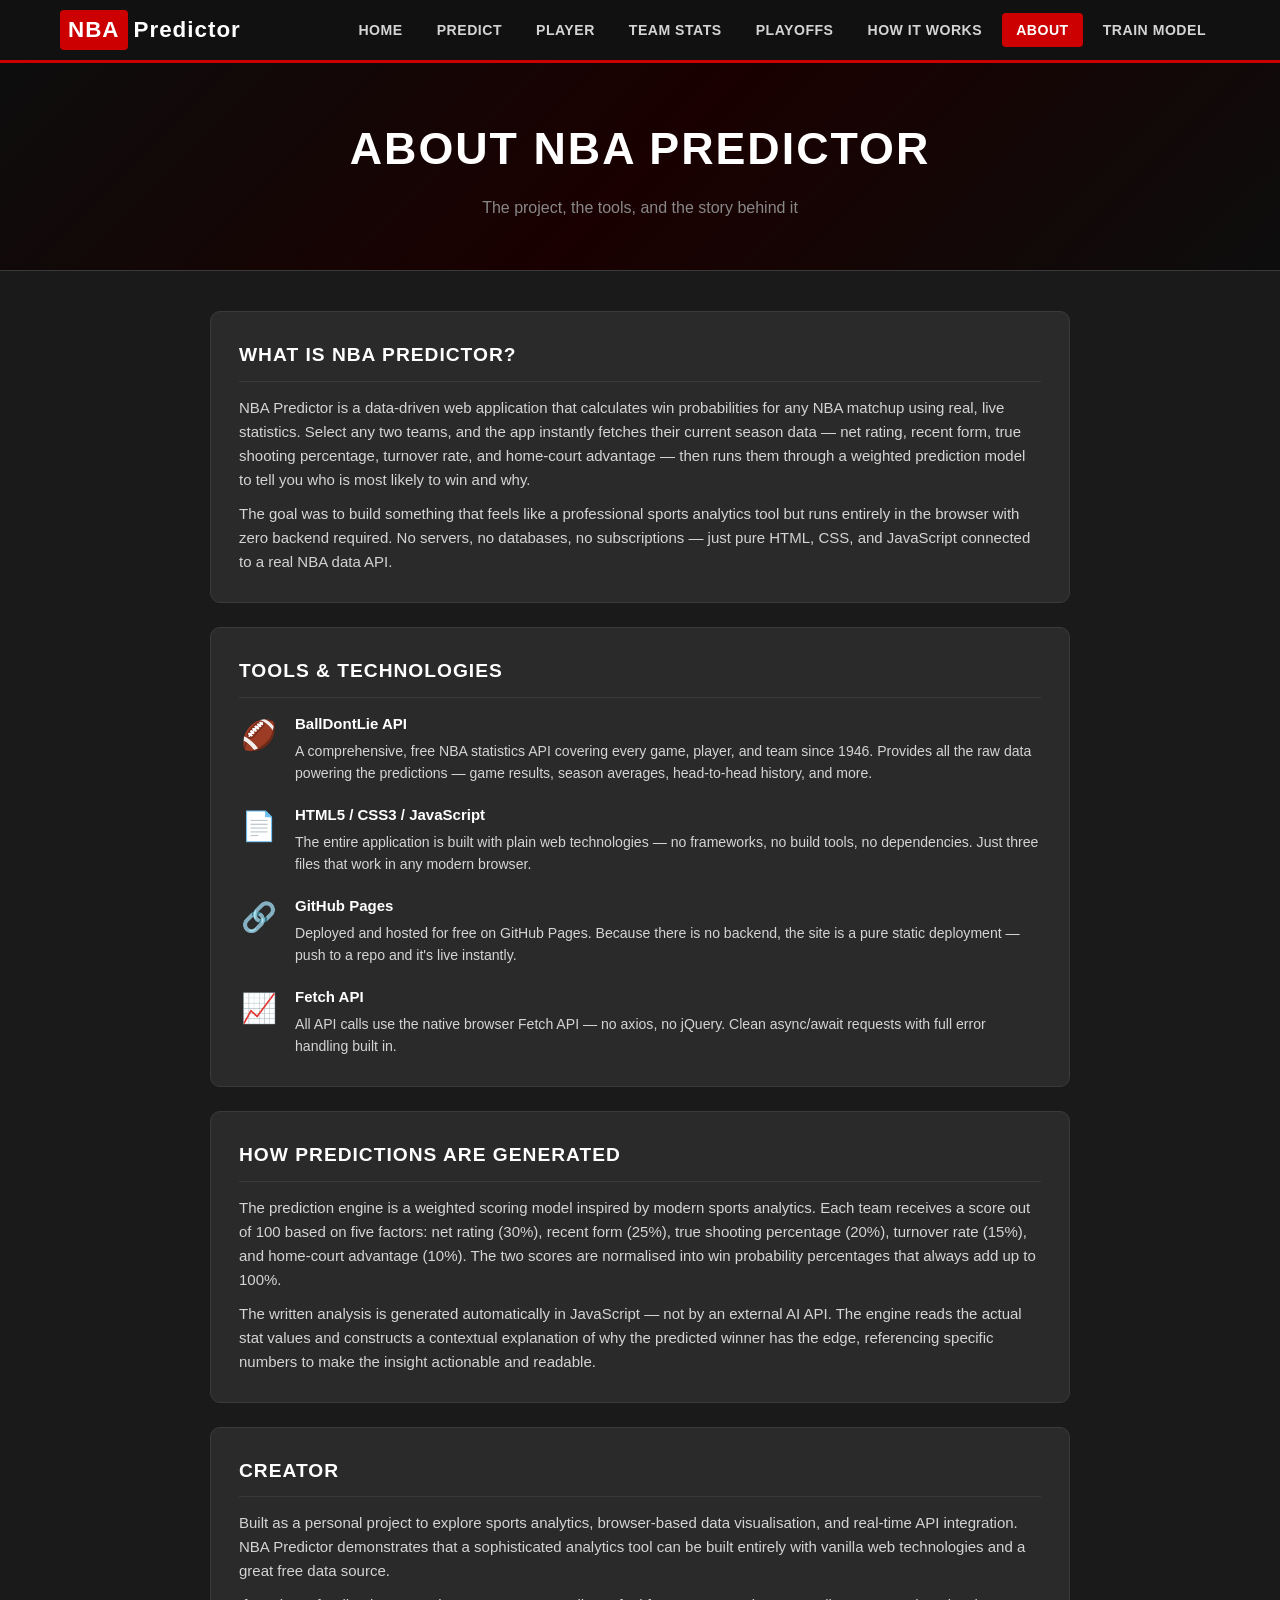
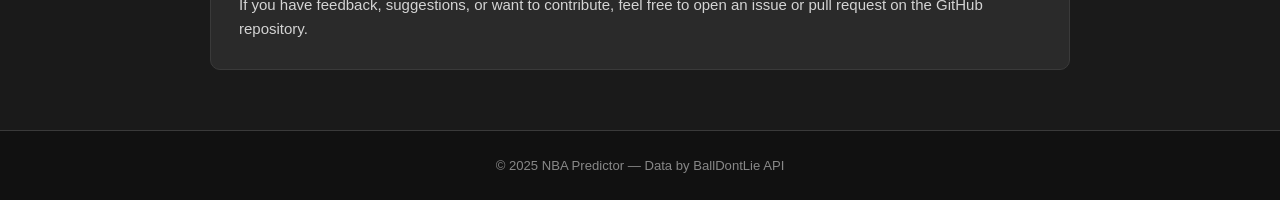
==== about.html @ 1875cdc4 "Add files via upload" ====
<!DOCTYPE html>
<html lang="en">
<head>
  <meta charset="UTF-8" />
  <meta name="viewport" content="width=device-width, initial-scale=1.0" />
  <title>About — NBA Predictor</title>
  <link rel="stylesheet" href="style.css" />
</head>
<body>

  <header class="site-header">
    <div class="header-inner">
      <div class="logo">
        <span class="logo-nba">NBA</span>
        <span class="logo-predictor">Predictor</span>
      </div>
      <nav class="main-nav">
        <a href="index.html" class="nav-link">Home</a>
        <a href="predict.html" class="nav-link">Predict</a>
        <a href="player.html" class="nav-link">Player</a>
        <a href="team-stats.html" class="nav-link">Team Stats</a>
        <a href="playoff.html" class="nav-link">Playoffs</a>
        <a href="how-it-works.html" class="nav-link">How It Works</a>
        <a href="about.html" class="nav-link active">About</a>
        <a href="train.html" class="nav-link">Train Model</a>
      </nav>
      <button class="nav-toggle" id="navToggle">&#9776;</button>
    </div>
  </header>

  <section class="page-hero">
    <h1>About NBA Predictor</h1>
    <p>The project, the tools, and the story behind it</p>
  </section>

  <section class="about-section">

    <div class="about-card card">
      <h2>What Is NBA Predictor?</h2>
      <p>NBA Predictor is a data-driven web application that calculates win probabilities for any NBA matchup using real, live statistics. Select any two teams, and the app instantly fetches their current season data — net rating, recent form, true shooting percentage, turnover rate, and home-court advantage — then runs them through a weighted prediction model to tell you who is most likely to win and why.</p>
      <p>The goal was to build something that feels like a professional sports analytics tool but runs entirely in the browser with zero backend required. No servers, no databases, no subscriptions — just pure HTML, CSS, and JavaScript connected to a real NBA data API.</p>
    </div>

    <div class="about-card card">
      <h2>Tools &amp; Technologies</h2>
      <div class="tools-grid">
        <div class="tool-item">
          <div class="tool-icon">&#127944;</div>
          <div>
            <strong>BallDontLie API</strong>
            <p>A comprehensive, free NBA statistics API covering every game, player, and team since 1946. Provides all the raw data powering the predictions — game results, season averages, head-to-head history, and more.</p>
          </div>
        </div>
        <div class="tool-item">
          <div class="tool-icon">&#128196;</div>
          <div>
            <strong>HTML5 / CSS3 / JavaScript</strong>
            <p>The entire application is built with plain web technologies — no frameworks, no build tools, no dependencies. Just three files that work in any modern browser.</p>
          </div>
        </div>
        <div class="tool-item">
          <div class="tool-icon">&#128279;</div>
          <div>
            <strong>GitHub Pages</strong>
            <p>Deployed and hosted for free on GitHub Pages. Because there is no backend, the site is a pure static deployment — push to a repo and it's live instantly.</p>
          </div>
        </div>
        <div class="tool-item">
          <div class="tool-icon">&#128200;</div>
          <div>
            <strong>Fetch API</strong>
            <p>All API calls use the native browser Fetch API — no axios, no jQuery. Clean async/await requests with full error handling built in.</p>
          </div>
        </div>
      </div>
    </div>

    <div class="about-card card">
      <h2>How Predictions Are Generated</h2>
      <p>The prediction engine is a weighted scoring model inspired by modern sports analytics. Each team receives a score out of 100 based on five factors: net rating (30%), recent form (25%), true shooting percentage (20%), turnover rate (15%), and home-court advantage (10%). The two scores are normalised into win probability percentages that always add up to 100%.</p>
      <p>The written analysis is generated automatically in JavaScript — not by an external AI API. The engine reads the actual stat values and constructs a contextual explanation of why the predicted winner has the edge, referencing specific numbers to make the insight actionable and readable.</p>
    </div>

    <div class="about-card card">
      <h2>Creator</h2>
      <p>Built as a personal project to explore sports analytics, browser-based data visualisation, and real-time API integration. NBA Predictor demonstrates that a sophisticated analytics tool can be built entirely with vanilla web technologies and a great free data source.</p>
      <p>If you have feedback, suggestions, or want to contribute, feel free to open an issue or pull request on the GitHub repository.</p>
    </div>

  </section>

  <footer class="site-footer">
    <p>&copy; 2025 NBA Predictor &mdash; Data by BallDontLie API</p>
  </footer>

  <script src="script.js"></script>
</body>
</html>
---- style.css ----
/* ── Reset & Base ── */
*, *::before, *::after { box-sizing: border-box; margin: 0; padding: 0; }

:root {
  --bg:        #1a1a1a;
  --card:      #2a2a2a;
  --card2:     #333333;
  --accent:    #cc0000;
  --accent2:   #ff2222;
  --white:     #ffffff;
  --text:      #d4d4d4;
  --muted:     #888888;
  --green:     #00c853;
  --yellow:    #ffd600;
  --red:       #cc0000;
  --border:    #3a3a3a;
  --font:      'Roboto', Arial, sans-serif;
}

html { scroll-behavior: smooth; }

body {
  background: var(--bg);
  color: var(--text);
  font-family: var(--font);
  font-size: 15px;
  line-height: 1.6;
  min-height: 100vh;
}

a { color: var(--accent); text-decoration: none; }
a:hover { color: var(--accent2); }

/* ── Header ── */
.site-header {
  background: #111111;
  border-bottom: 3px solid var(--accent);
  position: sticky;
  top: 0;
  z-index: 100;
}

.header-inner {
  max-width: 1200px;
  margin: 0 auto;
  padding: 0 20px;
  height: 60px;
  display: flex;
  align-items: center;
  justify-content: space-between;
}

.logo {
  display: flex;
  align-items: center;
  gap: 6px;
  font-weight: 900;
  font-size: 1.4rem;
  letter-spacing: 1px;
}
.logo-nba {
  background: var(--accent);
  color: var(--white);
  padding: 2px 8px;
  border-radius: 4px;
}
.logo-predictor { color: var(--white); }

.main-nav { display: flex; gap: 6px; }

.nav-link {
  color: var(--text);
  padding: 6px 14px;
  border-radius: 4px;
  font-weight: 600;
  font-size: 0.88rem;
  letter-spacing: 0.5px;
  text-transform: uppercase;
  transition: background 0.2s, color 0.2s;
}
.nav-link:hover, .nav-link.active {
  background: var(--accent);
  color: var(--white);
}

.nav-toggle {
  display: none;
  background: none;
  border: none;
  color: var(--white);
  font-size: 1.6rem;
  cursor: pointer;
}

/* ── Hero ── */
.hero {
  background: linear-gradient(135deg, #0d0d0d 0%, #1a0000 50%, #0d0d0d 100%);
  padding: 80px 20px;
  text-align: center;
  border-bottom: 1px solid var(--border);
}
.hero-title {
  font-size: clamp(2rem, 5vw, 3.5rem);
  font-weight: 900;
  color: var(--white);
  margin-bottom: 16px;
  text-transform: uppercase;
  letter-spacing: 2px;
}
.hero-sub {
  font-size: 1.1rem;
  color: var(--text);
  margin-bottom: 32px;
  max-width: 600px;
  margin-left: auto;
  margin-right: auto;
}
.btn-primary {
  display: inline-block;
  background: var(--accent);
  color: var(--white);
  padding: 14px 36px;
  border-radius: 6px;
  font-weight: 700;
  font-size: 1rem;
  letter-spacing: 1px;
  text-transform: uppercase;
  transition: background 0.2s, transform 0.15s;
}
.btn-primary:hover {
  background: var(--accent2);
  color: var(--white);
  transform: translateY(-2px);
}

/* ── Page Hero (inner pages) ── */
.page-hero, .predict-hero {
  background: linear-gradient(135deg, #0d0d0d 0%, #1a0000 50%, #0d0d0d 100%);
  padding: 50px 20px;
  text-align: center;
  border-bottom: 1px solid var(--border);
}
.page-hero h1, .predict-hero h1 {
  font-size: clamp(1.8rem, 4vw, 2.8rem);
  font-weight: 900;
  color: var(--white);
  text-transform: uppercase;
  letter-spacing: 2px;
  margin-bottom: 10px;
}
.page-hero p, .predict-hero p {
  color: var(--muted);
  font-size: 1rem;
}

/* ── Scoreboard Section ── */
.scoreboard-section {
  max-width: 1200px;
  margin: 40px auto;
  padding: 0 20px;
}

.section-header {
  display: flex;
  align-items: center;
  gap: 12px;
  margin-bottom: 24px;
}
.section-header h2 {
  font-size: 1.3rem;
  font-weight: 700;
  color: var(--white);
  text-transform: uppercase;
  letter-spacing: 1px;
}
.section-tag {
  background: var(--accent);
  color: var(--white);
  font-size: 0.7rem;
  font-weight: 800;
  padding: 3px 8px;
  border-radius: 3px;
  letter-spacing: 1px;
  animation: pulse 1.5s infinite;
}
@keyframes pulse {
  0%, 100% { opacity: 1; }
  50% { opacity: 0.5; }
}

.scoreboard-grid {
  display: grid;
  grid-template-columns: repeat(auto-fill, minmax(320px, 1fr));
  gap: 16px;
}

.game-card {
  background: var(--card);
  border: 1px solid var(--border);
  border-radius: 10px;
  padding: 20px;
  transition: transform 0.2s, border-color 0.2s;
}
.game-card:hover {
  transform: translateY(-3px);
  border-color: var(--accent);
}

.game-time {
  font-size: 0.75rem;
  color: var(--accent);
  font-weight: 700;
  text-transform: uppercase;
  letter-spacing: 1px;
  margin-bottom: 14px;
}

.game-teams {
  display: flex;
  align-items: center;
  justify-content: space-between;
  margin-bottom: 16px;
}

.team-block { text-align: center; flex: 1; }
.team-abbr {
  font-size: 1.5rem;
  font-weight: 900;
  color: var(--white);
  display: block;
}
.team-name-small {
  font-size: 0.72rem;
  color: var(--muted);
  display: block;
  margin-top: 2px;
}
.team-prob {
  font-size: 1.1rem;
  font-weight: 700;
  color: var(--accent);
  display: block;
  margin-top: 4px;
}

.at-badge {
  font-size: 0.9rem;
  color: var(--muted);
  font-weight: 700;
  padding: 0 10px;
}

.game-conf {
  text-align: center;
  margin-top: 6px;
}

/* ── Loader ── */
.loader-wrap {
  display: flex;
  flex-direction: column;
  align-items: center;
  justify-content: center;
  padding: 40px;
  color: var(--muted);
  gap: 12px;
  grid-column: 1 / -1;
}
.spinner {
  width: 40px;
  height: 40px;
  border: 4px solid var(--border);
  border-top-color: var(--accent);
  border-radius: 50%;
  animation: spin 0.8s linear infinite;
}
@keyframes spin { to { transform: rotate(360deg); } }

.hidden { display: none !important; }

/* ── Error ── */
.error-box {
  background: #2a0000;
  border: 1px solid var(--accent);
  border-radius: 8px;
  padding: 20px 24px;
  color: #ff8080;
  margin: 20px 0;
  font-weight: 500;
}

/* ── Predict Page ── */
.predict-section {
  max-width: 1000px;
  margin: 40px auto;
  padding: 0 20px;
}

.team-selectors {
  display: flex;
  align-items: center;
  gap: 20px;
  margin-bottom: 36px;
  flex-wrap: wrap;
}

.selector-card {
  flex: 1;
  min-width: 220px;
}
.selector-card label {
  display: block;
  font-size: 0.78rem;
  font-weight: 700;
  color: var(--accent);
  text-transform: uppercase;
  letter-spacing: 1px;
  margin-bottom: 8px;
}
.team-select {
  width: 100%;
  background: var(--card);
  border: 1px solid var(--border);
  color: var(--white);
  padding: 12px 16px;
  border-radius: 6px;
  font-size: 0.95rem;
  font-family: var(--font);
  cursor: pointer;
  transition: border-color 0.2s;
  appearance: none;
}
.team-select:focus {
  outline: none;
  border-color: var(--accent);
}

.vs-badge {
  font-size: 1.4rem;
  font-weight: 900;
  color: var(--accent);
  padding: 0 8px;
  margin-top: 24px;
}

/* ── Prediction Results ── */
.predict-results { margin-top: 10px; }

.winner-banner {
  background: linear-gradient(135deg, #1a0000, #2a0000);
  border: 2px solid var(--accent);
  border-radius: 10px;
  padding: 28px;
  text-align: center;
  margin-bottom: 24px;
}
.winner-banner h2 {
  font-size: clamp(1.4rem, 3vw, 2rem);
  font-weight: 900;
  color: var(--white);
  text-transform: uppercase;
  letter-spacing: 2px;
}
.winner-banner .win-pct {
  font-size: 3rem;
  font-weight: 900;
  color: var(--accent);
  display: block;
  margin: 8px 0;
}
.winner-banner .win-sub { color: var(--muted); font-size: 0.9rem; }

.prob-bars-wrap {
  display: grid;
  grid-template-columns: 1fr 1fr;
  gap: 16px;
  margin-bottom: 24px;
}

.prob-team {
  background: var(--card);
  border: 1px solid var(--border);
  border-radius: 10px;
  padding: 20px;
}
.prob-team .team-title {
  font-size: 1rem;
  font-weight: 700;
  color: var(--white);
  margin-bottom: 10px;
  text-transform: uppercase;
}
.prob-bar-track {
  background: var(--border);
  border-radius: 50px;
  height: 14px;
  overflow: hidden;
  margin-bottom: 6px;
}
.prob-bar-fill {
  height: 100%;
  border-radius: 50px;
  transition: width 1s cubic-bezier(0.4, 0, 0.2, 1);
  width: 0%;
}
.prob-pct {
  font-size: 1.5rem;
  font-weight: 900;
  color: var(--white);
}

.stats-grid {
  display: grid;
  grid-template-columns: 1fr 1fr;
  gap: 16px;
  margin-bottom: 24px;
}

.stat-card {
  background: var(--card);
  border: 1px solid var(--border);
  border-radius: 10px;
  padding: 20px;
}
.stat-card h3 {
  font-size: 0.82rem;
  font-weight: 700;
  color: var(--accent);
  text-transform: uppercase;
  letter-spacing: 1px;
  margin-bottom: 14px;
  border-bottom: 1px solid var(--border);
  padding-bottom: 10px;
}

/* Form dots */
.form-dots-wrap { display: flex; flex-direction: column; gap: 14px; }
.form-label {
  font-size: 0.82rem;
  font-weight: 700;
  color: var(--text);
  display: block;
  margin-bottom: 6px;
}
.form-dots { display: flex; gap: 6px; flex-wrap: wrap; }
.dot {
  width: 22px;
  height: 22px;
  border-radius: 50%;
  font-size: 0.6rem;
  font-weight: 700;
  display: flex;
  align-items: center;
  justify-content: center;
  color: var(--white);
}
.dot.win  { background: var(--green); }
.dot.loss { background: var(--red); }

/* H2H */
.h2h-record {
  display: flex;
  justify-content: space-around;
  align-items: center;
  padding: 10px 0;
}
.h2h-team { text-align: center; }
.h2h-wins {
  font-size: 2.2rem;
  font-weight: 900;
  color: var(--white);
  display: block;
}
.h2h-label {
  font-size: 0.75rem;
  color: var(--muted);
  text-transform: uppercase;
}
.h2h-dash {
  font-size: 1.5rem;
  color: var(--muted);
  font-weight: 700;
}

/* Top factors */
.factor-row {
  display: flex;
  align-items: center;
  gap: 10px;
  padding: 8px 0;
  border-bottom: 1px solid var(--border);
}
.factor-row:last-child { border-bottom: none; }
.factor-rank {
  background: var(--accent);
  color: var(--white);
  width: 24px;
  height: 24px;
  border-radius: 50%;
  font-size: 0.75rem;
  font-weight: 700;
  display: flex;
  align-items: center;
  justify-content: center;
  flex-shrink: 0;
}
.factor-name { font-size: 0.85rem; font-weight: 600; color: var(--text); flex: 1; }
.factor-val  { font-size: 0.85rem; font-weight: 700; color: var(--white); }

/* Predicted score */
.predicted-score {
  display: flex;
  justify-content: space-around;
  align-items: center;
  padding: 10px 0;
}
.score-team { text-align: center; }
.score-pts {
  font-size: 2.4rem;
  font-weight: 900;
  color: var(--white);
  display: block;
}
.score-abbr {
  font-size: 0.8rem;
  color: var(--muted);
  text-transform: uppercase;
}
.score-dash {
  font-size: 1.5rem;
  color: var(--muted);
  font-weight: 700;
}

/* Analysis */
.analysis-card {
  background: var(--card);
  border: 1px solid var(--border);
  border-left: 4px solid var(--accent);
  border-radius: 10px;
  padding: 24px;
  margin-bottom: 24px;
}
.analysis-card h3 {
  font-size: 0.82rem;
  font-weight: 700;
  color: var(--accent);
  text-transform: uppercase;
  letter-spacing: 1px;
  margin-bottom: 12px;
}
.analysis-card p {
  color: var(--text);
  line-height: 1.75;
  font-size: 0.96rem;
}

/* Confidence */
.confidence-badge-wrap { text-align: center; margin-bottom: 30px; }
.confidence-badge {
  display: inline-block;
  padding: 8px 28px;
  border-radius: 50px;
  font-size: 0.85rem;
  font-weight: 800;
  text-transform: uppercase;
  letter-spacing: 1.5px;
}
.confidence-badge.high   { background: #003300; color: var(--green); border: 1px solid var(--green); }
.confidence-badge.medium { background: #332200; color: var(--yellow); border: 1px solid var(--yellow); }
.confidence-badge.low    { background: #1a0000; color: #ff6666; border: 1px solid var(--accent); }

/* ── How It Works ── */
.hiw-section {
  max-width: 1000px;
  margin: 40px auto;
  padding: 0 20px;
  display: flex;
  flex-direction: column;
  gap: 24px;
}

.card {
  background: var(--card);
  border: 1px solid var(--border);
  border-radius: 10px;
  padding: 28px;
}
.card h2 {
  font-size: 1.2rem;
  font-weight: 800;
  color: var(--white);
  margin-bottom: 14px;
  text-transform: uppercase;
  letter-spacing: 1px;
}
.card p { color: var(--text); margin-bottom: 10px; }
.card p:last-child { margin-bottom: 0; }

.factors-grid {
  display: grid;
  grid-template-columns: repeat(auto-fill, minmax(280px, 1fr));
  gap: 16px;
}

.factor-card {
  background: var(--card);
  border: 1px solid var(--border);
  border-radius: 10px;
  padding: 22px;
  position: relative;
  transition: border-color 0.2s;
}
.factor-card:hover { border-color: var(--accent); }
.factor-card h3 {
  font-size: 1rem;
  font-weight: 800;
  color: var(--white);
  margin-bottom: 10px;
  margin-top: 10px;
}
.factor-card p { font-size: 0.88rem; color: var(--text); margin-bottom: 8px; }
.factor-weight {
  background: var(--accent);
  color: var(--white);
  font-size: 0.9rem;
  font-weight: 900;
  padding: 4px 12px;
  border-radius: 50px;
  display: inline-block;
  margin-bottom: 4px;
}

.confidence-list { display: flex; flex-direction: column; gap: 14px; }
.conf-item {
  display: flex;
  align-items: flex-start;
  gap: 14px;
  padding: 14px;
  border-radius: 8px;
  background: var(--card2);
}
.conf-dot {
  width: 16px;
  height: 16px;
  border-radius: 50%;
  flex-shrink: 0;
  margin-top: 3px;
}
.conf-item.high   .conf-dot { background: var(--green); }
.conf-item.medium .conf-dot { background: var(--yellow); }
.conf-item.low    .conf-dot { background: var(--accent); }
.conf-item strong { color: var(--white); display: block; margin-bottom: 4px; }

/* ── About ── */
.about-section {
  max-width: 900px;
  margin: 40px auto;
  padding: 0 20px;
  display: flex;
  flex-direction: column;
  gap: 24px;
}

.about-card h2 {
  font-size: 1.2rem;
  font-weight: 800;
  color: var(--white);
  margin-bottom: 14px;
  text-transform: uppercase;
  letter-spacing: 1px;
  border-bottom: 1px solid var(--border);
  padding-bottom: 10px;
}

.tools-grid {
  display: flex;
  flex-direction: column;
  gap: 18px;
  margin-top: 8px;
}
.tool-item {
  display: flex;
  gap: 16px;
  align-items: flex-start;
}
.tool-icon {
  font-size: 1.8rem;
  flex-shrink: 0;
  width: 40px;
  text-align: center;
}
.tool-item strong { color: var(--white); display: block; margin-bottom: 4px; }
.tool-item p { font-size: 0.88rem; color: var(--text); margin: 0; }

/* ── Footer ── */
.site-footer {
  background: #111111;
  border-top: 1px solid var(--border);
  text-align: center;
  padding: 24px 20px;
  color: var(--muted);
  font-size: 0.82rem;
  margin-top: 60px;
}

/* ── Confidence badge colors on scoreboard ── */
.badge {
  display: inline-block;
  font-size: 0.7rem;
  font-weight: 800;
  padding: 3px 10px;
  border-radius: 50px;
  text-transform: uppercase;
  letter-spacing: 1px;
}
.badge.high   { background: #003300; color: var(--green); }
.badge.medium { background: #332200; color: var(--yellow); }
.badge.low    { background: #1a0000; color: #ff6666; }

/* ── Mobile ── */
@media (max-width: 768px) {
  .main-nav { display: none; flex-direction: column; position: absolute; top: 60px; left: 0; right: 0; background: #111; border-bottom: 2px solid var(--accent); padding: 10px; }
  .main-nav.open { display: flex; }
  .nav-toggle { display: block; }
  .site-header { position: relative; }
  .header-inner { position: relative; }

  .prob-bars-wrap, .stats-grid { grid-template-columns: 1fr; }
  .team-selectors { flex-direction: column; }
  .vs-badge { margin-top: 0; }

  .hero { padding: 50px 20px; }
  .scoreboard-grid { grid-template-columns: 1fr; }
}

@media (max-width: 480px) {
  .factors-grid { grid-template-columns: 1fr; }
  .stats-grid   { grid-template-columns: 1fr; }
}

/* ── Train Model Page ── */
.train-section {
  max-width: 1100px;
  margin: 40px auto;
  padding: 0 20px;
}

.train-grid {
  display: grid;
  grid-template-columns: 1fr 1fr;
  gap: 24px;
}

.train-card h2 {
  font-size: 1.1rem;
  font-weight: 800;
  color: var(--white);
  text-transform: uppercase;
  letter-spacing: 1px;
  margin-bottom: 20px;
  padding-bottom: 12px;
  border-bottom: 1px solid var(--border);
}

/* Form inputs */
.game-form { display: flex; flex-direction: column; gap: 14px; }

.form-row {
  display: grid;
  grid-template-columns: 1fr 1fr;
  gap: 14px;
}
.form-group { display: flex; flex-direction: column; gap: 6px; }
.form-group.full-width { grid-column: 1 / -1; }

.form-group label {
  font-size: 0.75rem;
  font-weight: 700;
  color: var(--accent);
  text-transform: uppercase;
  letter-spacing: 1px;
}

.score-input {
  background: var(--card2);
  border: 1px solid var(--border);
  color: var(--white);
  padding: 10px 14px;
  border-radius: 6px;
  font-size: 0.95rem;
  font-family: var(--font);
  width: 100%;
  transition: border-color 0.2s;
}
.score-input:focus {
  outline: none;
  border-color: var(--accent);
}
.score-input[type="date"]::-webkit-calendar-picker-indicator {
  filter: invert(0.7);
}

.btn-block { width: 100%; margin-top: 4px; }

.form-error {
  background: #2a0000;
  border: 1px solid var(--accent);
  border-radius: 6px;
  padding: 10px 14px;
  color: #ff8080;
  font-size: 0.85rem;
}

.form-success {
  background: #002200;
  border: 1px solid var(--green);
  border-radius: 6px;
  padding: 10px 14px;
  color: var(--green);
  font-size: 0.85rem;
}

/* Bulk import */
.bulk-hint {
  color: var(--muted);
  font-size: 0.82rem;
  margin-bottom: 6px;
}
.bulk-format {
  display: block;
  background: var(--card2);
  border: 1px solid var(--border);
  border-radius: 5px;
  padding: 8px 12px;
  font-size: 0.78rem;
  color: #88cc88;
  font-family: 'Courier New', monospace;
  word-break: break-all;
}
.bulk-textarea {
  width: 100%;
  height: 160px;
  background: var(--card2);
  border: 1px solid var(--border);
  color: var(--white);
  padding: 12px 14px;
  border-radius: 6px;
  font-family: 'Courier New', monospace;
  font-size: 0.82rem;
  resize: vertical;
  margin-top: 12px;
  transition: border-color 0.2s;
}
.bulk-textarea:focus {
  outline: none;
  border-color: var(--accent);
}
.bulk-textarea::placeholder { color: var(--muted); }

/* Training summary banner */
.training-summary {
  display: flex;
  align-items: flex-start;
  gap: 18px;
  background: linear-gradient(135deg, #002200, #001a00);
  border: 1px solid var(--green);
  border-left: 5px solid var(--green);
  border-radius: 10px;
  padding: 22px 26px;
  margin-bottom: 28px;
  animation: fadeIn 0.4s ease;
}
@keyframes fadeIn { from { opacity: 0; transform: translateY(-8px); } to { opacity: 1; transform: none; } }
.summary-icon { font-size: 2rem; flex-shrink: 0; margin-top: 2px; }
.summary-content h3 {
  font-size: 1rem;
  font-weight: 800;
  color: var(--green);
  text-transform: uppercase;
  letter-spacing: 1px;
  margin-bottom: 8px;
}
.summary-content p { color: #88dd88; font-size: 0.92rem; line-height: 1.6; margin: 0; }

/* Table */
.table-header {
  display: flex;
  align-items: center;
  justify-content: space-between;
  margin-bottom: 18px;
  flex-wrap: wrap;
  gap: 10px;
}
.table-header h2 {
  font-size: 1.1rem;
  font-weight: 800;
  color: var(--white);
  text-transform: uppercase;
  letter-spacing: 1px;
  margin: 0;
  display: flex;
  align-items: center;
  gap: 10px;
}
.game-count-badge {
  background: var(--accent);
  color: var(--white);
  font-size: 0.75rem;
  font-weight: 800;
  padding: 2px 10px;
  border-radius: 50px;
}

.btn-danger {
  background: transparent;
  border: 1px solid var(--accent);
  color: var(--accent);
  padding: 7px 18px;
  border-radius: 6px;
  font-size: 0.8rem;
  font-weight: 700;
  text-transform: uppercase;
  letter-spacing: 0.5px;
  cursor: pointer;
  transition: background 0.2s, color 0.2s;
  font-family: var(--font);
}
.btn-danger:hover { background: var(--accent); color: var(--white); }

.no-games-msg {
  color: var(--muted);
  text-align: center;
  padding: 30px;
  font-size: 0.9rem;
}

.table-responsive { overflow-x: auto; }

.games-table {
  width: 100%;
  border-collapse: collapse;
  font-size: 0.88rem;
}
.games-table th {
  text-align: left;
  padding: 10px 14px;
  font-size: 0.72rem;
  font-weight: 700;
  text-transform: uppercase;
  letter-spacing: 1px;
  color: var(--accent);
  border-bottom: 2px solid var(--border);
  white-space: nowrap;
}
.games-table td {
  padding: 10px 14px;
  border-bottom: 1px solid var(--border);
  color: var(--text);
  white-space: nowrap;
}
.games-table tbody tr:hover { background: rgba(255,255,255,0.03); }
.games-table tbody tr:last-child td { border-bottom: none; }

.winner-cell { color: var(--white); font-weight: 700; }
.margin-cell { color: var(--accent); font-weight: 700; }

.btn-delete {
  background: transparent;
  border: 1px solid #444;
  color: var(--muted);
  padding: 4px 10px;
  border-radius: 4px;
  font-size: 0.75rem;
  cursor: pointer;
  transition: border-color 0.2s, color 0.2s;
  font-family: var(--font);
}
.btn-delete:hover { border-color: var(--accent); color: var(--accent); }

/* Weights indicator on predict page */
.weights-info {
  background: #001a00;
  border: 1px solid #224422;
  border-radius: 8px;
  padding: 12px 18px;
  margin-bottom: 20px;
  font-size: 0.8rem;
  color: #88dd88;
  display: flex;
  align-items: center;
  gap: 10px;
}
.weights-info strong { color: var(--green); }

/* ── Auto Import Card ── */
.auto-import-card {
  margin-bottom: 24px;
  border-color: #3a2200;
}
.auto-import-header {
  display: flex;
  align-items: center;
  justify-content: space-between;
  gap: 24px;
  flex-wrap: wrap;
}
.auto-import-info h2 {
  font-size: 1.1rem;
  font-weight: 800;
  color: var(--white);
  text-transform: uppercase;
  letter-spacing: 1px;
  margin-bottom: 6px;
}
.auto-import-info p {
  color: var(--muted);
  font-size: 0.88rem;
  margin: 0;
  max-width: 560px;
}

.btn-auto-import {
  background: linear-gradient(135deg, #cc0000, #990000);
  border: none;
  color: var(--white);
  padding: 14px 28px;
  border-radius: 6px;
  font-size: 0.92rem;
  font-weight: 800;
  text-transform: uppercase;
  letter-spacing: 1px;
  cursor: pointer;
  font-family: var(--font);
  white-space: nowrap;
  transition: opacity 0.2s, transform 0.15s;
  flex-shrink: 0;
}
.btn-auto-import:hover:not(:disabled) {
  opacity: 0.88;
  transform: translateY(-2px);
}
.btn-auto-import:disabled {
  opacity: 0.5;
  cursor: not-allowed;
  transform: none;
}

/* Progress bar */
.auto-progress {
  margin-top: 22px;
  padding-top: 20px;
  border-top: 1px solid var(--border);
}
.progress-header {
  display: flex;
  justify-content: space-between;
  align-items: center;
  margin-bottom: 10px;
}
.progress-header span:first-child {
  font-size: 0.88rem;
  font-weight: 600;
  color: var(--text);
}
#progressPct {
  font-size: 0.88rem;
  font-weight: 800;
  color: var(--accent);
}
.progress-track {
  background: var(--border);
  border-radius: 50px;
  height: 10px;
  overflow: hidden;
}
.progress-fill {
  height: 100%;
  background: linear-gradient(90deg, #cc0000, #ff4444);
  border-radius: 50px;
  width: 0%;
  transition: width 0.35s ease;
  position: relative;
  overflow: hidden;
}
.progress-fill::after {
  content: '';
  position: absolute;
  top: 0; left: -100%; right: 0; bottom: 0;
  background: linear-gradient(90deg, transparent, rgba(255,255,255,0.25), transparent);
  animation: shimmer 1.2s infinite;
}
@keyframes shimmer {
  to { left: 100%; }
}
.progress-detail {
  font-size: 0.78rem;
  color: var(--muted);
  margin-top: 8px;
  min-height: 1.2em;
}

/* Auto Import Result */
.ai-result {
  margin-top: 22px;
  padding-top: 20px;
  border-top: 1px solid var(--border);
}
.ai-result h3 {
  font-size: 1rem;
  font-weight: 800;
  color: var(--green);
  text-transform: uppercase;
  letter-spacing: 1px;
  margin-bottom: 16px;
}
.ai-stats-grid {
  display: grid;
  grid-template-columns: repeat(auto-fill, minmax(160px, 1fr));
  gap: 12px;
  margin-bottom: 20px;
}
.ai-stat {
  background: var(--card2);
  border: 1px solid var(--border);
  border-radius: 8px;
  padding: 14px 16px;
  text-align: center;
}
.ai-stat-val {
  display: block;
  font-size: 1.6rem;
  font-weight: 900;
  color: var(--white);
  line-height: 1.1;
}
.ai-stat-label {
  display: block;
  font-size: 0.72rem;
  color: var(--muted);
  text-transform: uppercase;
  letter-spacing: 0.8px;
  margin-top: 4px;
}

.ai-weights {
  background: var(--card2);
  border: 1px solid var(--border);
  border-radius: 8px;
  padding: 18px 20px;
}
.ai-weights h4 {
  font-size: 0.78rem;
  font-weight: 700;
  color: var(--accent);
  text-transform: uppercase;
  letter-spacing: 1px;
  margin-bottom: 14px;
}
.weights-bar-list { display: flex; flex-direction: column; gap: 10px; }
.wb-row {
  display: flex;
  align-items: center;
  gap: 12px;
}
.wb-label {
  font-size: 0.82rem;
  color: var(--text);
  width: 130px;
  flex-shrink: 0;
}
.wb-track {
  flex: 1;
  background: var(--border);
  border-radius: 50px;
  height: 8px;
  overflow: hidden;
}
.wb-fill {
  height: 100%;
  background: var(--accent);
  border-radius: 50px;
  transition: width 0.8s cubic-bezier(0.4,0,0.2,1);
}
.wb-val {
  font-size: 0.82rem;
  font-weight: 800;
  color: var(--white);
  width: 36px;
  text-align: right;
  flex-shrink: 0;
}

/* ── Bulk Preview ── */
.bulk-example {
  display: block;
  white-space: pre;
  line-height: 1.7;
  margin-top: 6px;
}

.preview-header {
  display: flex;
  flex-direction: column;
  gap: 6px;
  margin-bottom: 4px;
}
.preview-header h2 {
  font-size: 1.1rem;
  font-weight: 800;
  color: var(--white);
  text-transform: uppercase;
  letter-spacing: 1px;
  margin: 0;
  display: flex;
  align-items: center;
  gap: 10px;
}

.preview-row-error td { background: rgba(204,0,0,0.08); }
.preview-row-warn  td { background: rgba(255,214,0,0.05); }

.unmatched-name {
  color: var(--yellow);
  font-style: italic;
}

.preview-badge {
  display: inline-block;
  font-size: 0.68rem;
  font-weight: 800;
  padding: 2px 8px;
  border-radius: 50px;
  text-transform: uppercase;
  letter-spacing: 0.8px;
  white-space: nowrap;
}
.preview-badge.ok    { background: #002200; color: var(--green); border: 1px solid var(--green); }
.preview-badge.warn  { background: #332200; color: var(--yellow); border: 1px solid var(--yellow); }
.preview-badge.error { background: #2a0000; color: #ff8080; border: 1px solid var(--accent); }

.preview-warnings {
  background: #1e1800;
  border: 1px solid #554400;
  border-radius: 8px;
  padding: 14px 18px;
  margin-top: 16px;
  font-size: 0.82rem;
}
.warn-item {
  color: #ccaa44;
  padding: 4px 0;
  border-bottom: 1px solid #332200;
}
.warn-item:last-child { border-bottom: none; }

.preview-actions {
  display: flex;
  gap: 12px;
  margin-top: 20px;
  flex-wrap: wrap;
}
.preview-actions .btn-primary { flex: 1; min-width: 180px; }
.preview-actions .btn-primary:disabled {
  opacity: 0.4;
  cursor: not-allowed;
  transform: none;
}

@media (max-width: 768px) {
  .train-grid { grid-template-columns: 1fr; }
  .form-row   { grid-template-columns: 1fr; }
  .bulk-example { white-space: pre-wrap; }
}

/* ════════════════════════════════════════
   PLAYER PREDICTOR PAGE
════════════════════════════════════════ */
.player-section {
  max-width: 920px;
  margin: 40px auto;
  padding: 0 20px;
}
.player-search-card { margin-bottom: 24px; }
.player-inputs {
  display: grid;
  grid-template-columns: 1fr 1fr 1fr;
  gap: 16px;
}

/* Search dropdown */
.search-input-wrap { position: relative; }
.search-dropdown {
  position: absolute;
  top: 100%;
  left: 0; right: 0;
  background: #1e1e1e;
  border: 1px solid var(--border);
  border-top: none;
  border-radius: 0 0 8px 8px;
  z-index: 300;
  max-height: 260px;
  overflow-y: auto;
  box-shadow: 0 8px 24px rgba(0,0,0,0.5);
}
.dropdown-item {
  padding: 10px 14px;
  cursor: pointer;
  font-size: 0.88rem;
  color: var(--text);
  border-bottom: 1px solid var(--border);
  transition: background 0.12s, color 0.12s;
}
.dropdown-item:last-child { border-bottom: none; }
.dropdown-item:hover { background: var(--accent); color: var(--white); }
.dropdown-loading, .dropdown-empty {
  padding: 12px 14px;
  font-size: 0.85rem;
  color: var(--muted);
  text-align: center;
}

/* Player header card */
.player-header-card {
  display: flex;
  align-items: center;
  justify-content: space-between;
  gap: 24px;
  flex-wrap: wrap;
  margin-bottom: 24px;
}
.player-identity {
  display: flex;
  align-items: center;
  gap: 16px;
  flex: 1;
}
.player-initials {
  width: 64px; height: 64px;
  border-radius: 50%;
  background: var(--accent);
  color: var(--white);
  font-size: 1.5rem;
  font-weight: 900;
  display: flex;
  align-items: center;
  justify-content: center;
  flex-shrink: 0;
  letter-spacing: 1px;
}
.player-name-display {
  font-size: clamp(1.1rem, 2.5vw, 1.6rem);
  font-weight: 900;
  color: var(--white);
  text-transform: uppercase;
  letter-spacing: 1px;
  margin: 0;
}
.player-meta-line {
  font-size: 0.83rem;
  color: var(--muted);
  margin-top: 4px;
}

/* Prediction hero box */
.prediction-hero {
  text-align: center;
  padding: 18px 28px;
  background: linear-gradient(135deg, #1a0000, #2a0000);
  border: 1px solid var(--accent);
  border-radius: 10px;
  flex-shrink: 0;
}
.pred-label {
  font-size: 0.7rem;
  font-weight: 700;
  color: var(--accent);
  text-transform: uppercase;
  letter-spacing: 1.5px;
  margin-bottom: 6px;
}
.pred-number {
  font-size: 3.8rem;
  font-weight: 900;
  color: var(--white);
  line-height: 1;
}
.pred-range {
  font-size: 0.88rem;
  color: var(--text);
  margin: 6px 0 10px;
}

.player-stats-grid {
  display: grid;
  grid-template-columns: 1fr 1fr;
  gap: 16px;
  margin-bottom: 24px;
}
.green-val { color: var(--green) !important; }
.red-val   { color: #ff6666 !important; }

/* Canvas chart */
.chart-card { margin-bottom: 24px; }
.chart-card h3 {
  font-size: 0.82rem; font-weight: 700;
  color: var(--accent); text-transform: uppercase;
  letter-spacing: 1px; margin-bottom: 14px;
  border-bottom: 1px solid var(--border); padding-bottom: 10px;
}
.canvas-wrap { width: 100%; overflow: hidden; }
.score-canvas { width: 100%; height: 200px; display: block; }
.chart-legend {
  display: flex; gap: 20px; margin-top: 12px;
  flex-wrap: wrap;
}
.cl-item {
  display: flex; align-items: center;
  gap: 6px; font-size: 0.78rem; color: var(--muted);
}
.cl-swatch {
  width: 12px; height: 12px;
  border-radius: 2px; display: inline-block; flex-shrink: 0;
}
.cl-line {
  width: 20px; height: 0;
  border-top: 2px dashed var(--yellow);
  display: inline-block; flex-shrink: 0;
}

/* ════════════════════════════════════════
   TEAM STATS PAGE
════════════════════════════════════════ */
.team-stats-section {
  max-width: 1200px;
  margin: 40px auto;
  padding: 0 20px;
}
.ts-controls {
  display: flex; align-items: center;
  justify-content: space-between;
  gap: 16px; margin-bottom: 24px; flex-wrap: wrap;
}
.ts-search { max-width: 280px; }
.ts-legend { display: flex; gap: 16px; flex-wrap: wrap; }
.ts-leg-item { font-size: 0.78rem; font-weight: 700; }
.ts-playoff { color: var(--green); }
.ts-playin  { color: var(--yellow); }
.ts-lottery { color: #888; }
.ts-refresh { padding: 8px 16px; font-size: 0.82rem; flex-shrink: 0; }

.conf-section { }
.conf-title {
  font-size: 0.95rem; font-weight: 800;
  color: var(--white); text-transform: uppercase;
  letter-spacing: 1.5px; margin-bottom: 12px;
  padding-bottom: 10px;
  border-bottom: 2px solid var(--accent);
}

/* Sortable table */
.sortable-table th {
  cursor: pointer; user-select: none;
  white-space: nowrap; transition: color 0.15s;
}
.sortable-table th:hover { color: var(--white); }
.sortable-table th.sorted { color: var(--accent); }
.sortable-table tbody tr { cursor: pointer; }

/* Playoff/playin/lottery row accents */
.row-playoff td:first-child { border-left: 3px solid var(--green); padding-left: 11px; }
.row-playin  td:first-child { border-left: 3px solid var(--yellow); padding-left: 11px; }
.row-lottery td:first-child { border-left: 3px solid #444; padding-left: 11px; }

.streak-w { color: var(--green); font-weight: 700; }
.streak-l { color: #ff6666; font-weight: 700; }

/* Modal */
.modal-overlay {
  position: fixed; inset: 0;
  background: rgba(0,0,0,0.85);
  z-index: 500;
  display: flex; align-items: flex-start;
  justify-content: center;
  padding: 40px 20px; overflow-y: auto;
}
.modal-box {
  background: var(--card);
  border: 1px solid var(--border);
  border-radius: 12px;
  width: 100%; max-width: 760px;
  position: relative; padding: 32px;
  animation: fadeIn 0.2s ease;
}
.modal-close {
  position: absolute; top: 16px; right: 16px;
  background: none; border: none;
  color: var(--muted); font-size: 1.8rem;
  cursor: pointer; line-height: 1;
  transition: color 0.15s;
}
.modal-close:hover { color: var(--white); }
.modal-content h2 {
  font-size: 1.5rem; font-weight: 900;
  color: var(--white); text-transform: uppercase;
  letter-spacing: 1px; margin-bottom: 4px;
}
.modal-record {
  font-size: 1rem; color: var(--accent);
  font-weight: 700; margin-bottom: 20px;
}
.modal-stats-grid {
  display: grid;
  grid-template-columns: repeat(auto-fill, minmax(120px, 1fr));
  gap: 10px; margin-bottom: 16px;
}
.modal-stat {
  background: var(--card2); border-radius: 8px;
  padding: 12px 14px; text-align: center;
}
.modal-stat-val {
  display: block; font-size: 1.4rem;
  font-weight: 900; color: var(--white);
}
.modal-stat-label {
  display: block; font-size: 0.68rem;
  color: var(--muted); text-transform: uppercase;
  letter-spacing: 0.8px; margin-top: 3px;
}
.modal-section-title {
  font-size: 0.75rem; font-weight: 700;
  color: var(--accent); text-transform: uppercase;
  letter-spacing: 1px; margin: 16px 0 10px;
  border-bottom: 1px solid var(--border); padding-bottom: 8px;
}

/* ════════════════════════════════════════
   PLAYOFF SIMULATOR PAGE
════════════════════════════════════════ */
.playoff-section {
  max-width: 1300px;
  margin: 40px auto; padding: 0 20px;
}

/* Trophy */
.trophy-display {
  background: linear-gradient(135deg, #1a1000, #2a1800);
  border: 2px solid #cc8800; border-radius: 12px;
  display: flex; align-items: center;
  gap: 20px; padding: 22px 30px;
  margin-bottom: 20px; animation: fadeIn 0.4s ease;
}
.trophy-icon { font-size: 3rem; flex-shrink: 0; }
.trophy-label {
  font-size: 0.7rem; font-weight: 700;
  color: #cc8800; text-transform: uppercase; letter-spacing: 1.5px;
}
.trophy-team {
  font-size: 1.8rem; font-weight: 900;
  color: var(--white); text-transform: uppercase; letter-spacing: 1px;
}
.trophy-prob { font-size: 0.85rem; color: #ddaa44; margin-top: 4px; }

/* Controls */
.playoff-controls {
  display: flex; align-items: center;
  gap: 12px; flex-wrap: wrap;
  padding: 16px 20px; margin-bottom: 0;
}
.playoff-btns { display: flex; gap: 10px; flex-wrap: wrap; flex: 1; }

.btn-secondary {
  background: transparent;
  border: 1px solid var(--accent);
  color: var(--accent); padding: 10px 20px;
  border-radius: 6px; font-size: 0.88rem;
  font-weight: 700; text-transform: uppercase;
  letter-spacing: 0.5px; cursor: pointer;
  font-family: var(--font);
  transition: background 0.2s, color 0.2s;
}
.btn-secondary:hover:not(:disabled) { background: var(--accent); color: var(--white); }
.btn-secondary:disabled { opacity: 0.4; cursor: not-allowed; }

/* Toggle switch */
.auto-update-label {
  display: flex; align-items: center;
  gap: 8px; cursor: pointer;
  font-size: 0.83rem; color: var(--text);
  user-select: none; margin-left: auto;
}
.auto-update-label input[type="checkbox"] { display: none; }
.au-toggle-track {
  width: 36px; height: 20px;
  background: var(--border); border-radius: 50px;
  position: relative; transition: background 0.2s;
  flex-shrink: 0;
}
.au-toggle-track::after {
  content: ''; position: absolute;
  top: 3px; left: 3px;
  width: 14px; height: 14px;
  background: var(--white); border-radius: 50%;
  transition: transform 0.2s;
}
.auto-update-label input:checked + .au-toggle-track { background: var(--accent); }
.auto-update-label input:checked + .au-toggle-track::after { transform: translateX(16px); }
.au-label-text { white-space: nowrap; }

/* 100 sim results */
.sim100-row {
  display: flex; align-items: center;
  gap: 12px; padding: 8px 0;
  border-bottom: 1px solid var(--border);
}
.sim100-row:last-child { border-bottom: none; }
.sim100-team { font-size: 0.88rem; font-weight: 600; color: var(--text); flex: 1; min-width: 160px; }
.sim100-bar-track { flex: 2; background: var(--border); border-radius: 50px; height: 10px; overflow: hidden; }
.sim100-bar-fill  { height: 100%; background: var(--accent); border-radius: 50px; transition: width 0.7s ease; width: 0; }
.sim100-pct { font-size: 0.88rem; font-weight: 800; color: var(--white); width: 38px; text-align: right; }

/* ════════════════════════════════════════
   BRACKET — clean interactive design
════════════════════════════════════════ */
.bracket-outer { margin-top: 28px; overflow-x: auto; padding-bottom: 12px; }
.bracket-labels { display: none; } /* replaced by per-column labels */

.bracket-main {
  display: grid;
  grid-template-columns: 3fr 180px 3fr;
  gap: 8px;
  min-width: 860px;
  align-items: center;
}

/* Conference block (3 round columns) */
.bc-conf {
  display: grid;
  grid-template-columns: repeat(3, 1fr);
  gap: 6px;
  align-items: start;
}

/* Each round column */
.bc-round-col {
  display: flex;
  flex-direction: column;
  gap: 6px;
}
.bc-col-label {
  font-size: 0.62rem; font-weight: 800;
  text-transform: uppercase; letter-spacing: 1.2px;
  color: var(--accent); text-align: center;
  padding: 6px 4px 8px;
  border-bottom: 1px solid var(--border);
  margin-bottom: 2px;
  white-space: nowrap;
}
.bc-round-slots {
  display: flex; flex-direction: column;
  gap: 8px;
}

/* Series card */
.bc-series {
  background: var(--card);
  border: 1px solid var(--border);
  border-radius: 10px;
  overflow: hidden;
  position: relative;
  transition: border-color 0.18s, box-shadow 0.18s;
  cursor: default;
}
.bc-series:hover {
  border-color: #555;
  box-shadow: 0 2px 16px rgba(0,0,0,0.35);
}
.bc-series.bc-sim  { border-color: rgba(204,0,0,0.45); }
.bc-series.bc-done { opacity: 0.82; }
.bc-series.bc-finals-card { border-color: #cc8800; }
.bc-series.bc-finals-card:hover { border-color: #ffaa00; }

/* Team row */
.bc-team {
  display: flex; align-items: center;
  gap: 0; padding: 7px 10px 7px 0;
  transition: background 0.15s;
}
.bc-team + .bc-team { border-top: 1px solid var(--border); }
.bc-team.bc-winner { background: rgba(0,160,60,0.10); }
.bc-team.bc-lost .bc-name,
.bc-team.bc-lost .bc-w { opacity: 0.38; }

/* Team color bar */
.bc-bar {
  width: 4px; min-height: 30px;
  flex-shrink: 0; margin-right: 9px;
}

.bc-name {
  flex: 1;
  font-size: 0.76rem; font-weight: 700;
  color: var(--text);
  white-space: nowrap; overflow: hidden; text-overflow: ellipsis;
}
.bc-w {
  font-size: 1.05rem; font-weight: 900;
  color: var(--text); min-width: 18px; text-align: center;
  margin-left: 6px;
}
.bc-w.bc-ww { color: var(--green); }

/* Series prediction probability bar */
.bc-pred-wrap {
  padding: 6px 8px 4px;
  border-top: 1px solid var(--border);
  background: rgba(0,0,0,0.15);
}
.bc-pred-bar {
  display: flex; height: 14px;
  border-radius: 4px; overflow: hidden;
  margin-bottom: 5px;
}
.bc-pred-t1, .bc-pred-t2 {
  display: flex; align-items: center; justify-content: center;
  font-size: 0.55rem; font-weight: 800; color: rgba(255,255,255,0.9);
  transition: width 0.4s ease;
  min-width: 0;
}
.bc-pred-label {
  display: flex; flex-direction: column; gap: 1px;
}
.bc-pred-winner {
  font-size: 0.7rem; font-weight: 800; color: var(--white);
}
.bc-pred-breakdown {
  font-size: 0.55rem; color: var(--muted);
  white-space: nowrap; overflow: hidden; text-overflow: ellipsis;
}

.bc-status {
  font-size: 0.6rem; color: var(--muted);
  text-align: center;
  padding: 4px 8px 5px;
  border-top: 1px solid var(--border);
  white-space: nowrap; overflow: hidden; text-overflow: ellipsis;
}

/* Edit button — shows on hover */
.bc-edit-btn {
  display: none;
  position: absolute; bottom: 4px; right: 6px;
  background: var(--card2); border: 1px solid #555;
  color: var(--muted); font-size: 0.58rem;
  padding: 1px 6px; border-radius: 3px;
  cursor: pointer; font-family: var(--font);
  transition: border-color 0.15s, color 0.15s;
  z-index: 2;
}
.bc-series:hover .bc-edit-btn { display: block; }
.bc-edit-btn:hover { border-color: var(--accent); color: var(--accent); }

/* TBD placeholder */
.bc-tbd {
  background: var(--card2);
  border: 1px dashed var(--border);
  border-radius: 10px;
  padding: 16px 8px;
  text-align: center;
  color: var(--muted);
  font-size: 0.68rem;
  line-height: 1.5;
}

/* Finals center column */
.bc-finals-col {
  display: flex; flex-direction: column;
  align-items: center; gap: 8px;
  padding: 0 4px;
}
.bc-finals-slot { width: 100%; }
.bc-finals-col .bc-col-label {
  font-size: 0.7rem; color: #cc8800;
  border-bottom-color: #cc8800;
  width: 100%; text-align: center;
}

/* Vertical spacing so each round is centred opposite its source */
.bc-round-col:has(.bc-round-slots > :nth-child(4)) .bc-round-slots { justify-content: space-around; }
.bc-round-col:has(.bc-round-slots > :nth-child(2):last-child) .bc-round-slots { justify-content: space-around; padding: 16px 0; }
.bc-round-col:has(.bc-round-slots > :only-child) .bc-round-slots { justify-content: center; padding: 40px 0; }

/* Season selector in auto-import */
.auto-import-controls {
  display: flex; align-items: center;
  gap: 12px; flex-wrap: wrap;
}
.seasons-select {
  background: var(--card2); border: 1px solid var(--border);
  color: var(--text); font-family: var(--font);
  font-size: 0.82rem; padding: 8px 12px;
  border-radius: 6px; cursor: pointer;
  transition: border-color 0.15s;
}
.seasons-select:focus { outline: none; border-color: var(--accent); }

/* Responsive */
@media (max-width: 1100px) {
  .bracket-main { grid-template-columns: 1fr; gap: 28px; }
  .bc-conf { grid-template-columns: repeat(3, 1fr); }
}
@media (max-width: 700px) {
  .player-inputs { grid-template-columns: 1fr; }
  .player-stats-grid { grid-template-columns: 1fr; }
  .player-header-card { flex-direction: column; align-items: flex-start; }
  .ts-controls { flex-direction: column; align-items: flex-start; }
  .ts-search { max-width: 100%; width: 100%; }
  .ts-refresh { width: 100%; }
  .playoff-controls { flex-direction: column; align-items: flex-start; }
  .auto-update-label { margin-left: 0; }
  .auto-import-controls { flex-direction: column; align-items: flex-start; }
}

/* ════════════════════════════════════════
   SERIES DETAIL MODAL
════════════════════════════════════════ */

/* Clickable series cards */
.bc-series.bc-clickable { cursor: pointer; }
.bc-series.bc-clickable:hover {
  border-color: var(--accent);
  box-shadow: 0 4px 20px rgba(204,0,0,0.2);
  transform: translateY(-1px);
  transition: all 0.18s ease;
}
.bc-tap-hint {
  font-size: 0.52rem;
  color: var(--muted);
  opacity: 0;
  transition: opacity 0.2s;
  margin-left: 4px;
}
.bc-series.bc-clickable:hover .bc-tap-hint { opacity: 1; }

/* Series modal sizing */
.series-modal-box {
  max-width: 820px;
  padding: 0;
  overflow: hidden;
}

/* Header */
.sd-header {
  background: linear-gradient(135deg, #1a1a1a 0%, #2a2a2a 100%);
  padding: 28px 32px 20px;
  border-bottom: 1px solid var(--border);
}
.sd-round-label {
  font-size: 0.68rem;
  font-weight: 800;
  text-transform: uppercase;
  letter-spacing: 2px;
  color: var(--accent);
  margin-bottom: 16px;
}
.sd-matchup {
  display: flex;
  align-items: center;
  justify-content: center;
  gap: 16px;
}
.sd-team-hero {
  display: flex;
  align-items: center;
  gap: 12px;
  flex: 1;
}
.sd-team-bar {
  width: 5px;
  min-height: 48px;
  border-radius: 3px;
  flex-shrink: 0;
}
.sd-team-info { flex: 1; }
.sd-team-name {
  font-size: 1.15rem;
  font-weight: 900;
  color: var(--white);
  line-height: 1.2;
}
.sd-team-record {
  font-size: 0.78rem;
  color: var(--muted);
  margin-top: 2px;
}
.sd-series-wins {
  font-size: 2.4rem;
  font-weight: 900;
  min-width: 36px;
  text-align: center;
}
.sd-series-winner {
  text-shadow: 0 0 12px currentColor;
}
.sd-vs {
  font-size: 0.9rem;
  font-weight: 900;
  color: var(--muted);
  padding: 0 4px;
  flex-shrink: 0;
}
.sd-status {
  text-align: center;
  margin-top: 14px;
  font-size: 0.82rem;
  color: var(--text);
  font-weight: 600;
}
.sd-status.sd-done { color: var(--green); }
.sd-status.sd-active { color: var(--yellow); }

/* Sections */
.sd-section {
  padding: 20px 32px;
  border-bottom: 1px solid var(--border);
}
.sd-section:last-child { border-bottom: none; }
.sd-section-title {
  font-size: 0.72rem;
  font-weight: 800;
  text-transform: uppercase;
  letter-spacing: 1.5px;
  color: var(--accent);
  margin-bottom: 14px;
}

/* Prediction bar */
.sd-pred-bar-wrap {
  display: flex;
  align-items: center;
  gap: 10px;
  margin-bottom: 14px;
}
.sd-pred-label-left,
.sd-pred-label-right {
  font-size: 0.82rem;
  font-weight: 900;
  min-width: 70px;
  white-space: nowrap;
}
.sd-pred-label-left { text-align: right; }
.sd-pred-label-right { text-align: left; }
.sd-pred-bar {
  flex: 1;
  display: flex;
  height: 22px;
  border-radius: 6px;
  overflow: hidden;
  background: var(--card2);
}
.sd-pred-fill {
  transition: width 0.5s ease;
}
.sd-pred-detail {
  text-align: center;
  font-size: 0.88rem;
  color: var(--text);
  margin-bottom: 14px;
}
.sd-pred-breakdown {
  display: flex;
  justify-content: center;
  gap: 20px;
}
.sd-pb-item {
  text-align: center;
}
.sd-pb-num {
  display: block;
  font-size: 1.3rem;
  font-weight: 900;
  color: var(--white);
}
.sd-pb-label {
  display: block;
  font-size: 0.65rem;
  color: var(--muted);
  text-transform: uppercase;
  letter-spacing: 0.5px;
}
.sd-edge-note {
  text-align: center;
  font-size: 0.75rem;
  color: var(--muted);
  margin-top: 12px;
  padding-top: 10px;
  border-top: 1px solid var(--border);
}

/* Comparison table */
.sd-comp-table {
  width: 100%;
  border-collapse: collapse;
  font-size: 0.88rem;
}
.sd-comp-table th {
  font-size: 0.95rem;
  font-weight: 900;
  padding: 8px 12px;
  border-bottom: 2px solid var(--border);
}
.sd-comp-table td {
  padding: 10px 12px;
  text-align: center;
  border-bottom: 1px solid var(--border);
  font-weight: 600;
  color: var(--text);
}
.sd-comp-stat-name {
  font-size: 0.78rem;
  font-weight: 700;
  color: var(--muted);
  text-transform: uppercase;
  letter-spacing: 0.5px;
  text-align: center !important;
}
.sd-comp-table td.sd-better {
  color: var(--green);
  font-weight: 800;
}
.sd-comp-table td.sd-worse {
  color: #ff6666;
}

/* Head-to-head */
.sd-h2h-summary {
  display: flex;
  align-items: center;
  justify-content: center;
  gap: 12px;
  font-size: 1.5rem;
  margin-bottom: 16px;
}
.sd-h2h-dash {
  color: var(--muted);
  font-weight: 300;
}
.sd-h2h-table {
  width: 100%;
  border-collapse: collapse;
  font-size: 0.82rem;
}
.sd-h2h-table th {
  font-size: 0.68rem;
  font-weight: 700;
  color: var(--muted);
  text-transform: uppercase;
  letter-spacing: 0.8px;
  padding: 6px 10px;
  text-align: left;
  border-bottom: 1px solid var(--border);
}
.sd-h2h-table td {
  padding: 8px 10px;
  border-bottom: 1px solid var(--border);
  color: var(--text);
}

/* Key factors */
.sd-factors-list {
  list-style: none;
  padding: 0;
}
.sd-factors-list li {
  position: relative;
  padding: 8px 0 8px 20px;
  font-size: 0.88rem;
  color: var(--text);
  border-bottom: 1px solid rgba(255,255,255,0.04);
}
.sd-factors-list li:last-child { border-bottom: none; }
.sd-factors-list li::before {
  content: '';
  position: absolute;
  left: 0; top: 14px;
  width: 8px; height: 8px;
  background: var(--accent);
  border-radius: 50%;
}

/* Series progress dots */
.sd-game-dots {
  display: flex;
  flex-direction: column;
  gap: 10px;
}
.sd-dots-row {
  display: flex;
  align-items: center;
  gap: 12px;
}
.sd-dots-team {
  font-size: 0.82rem;
  font-weight: 900;
  min-width: 42px;
  text-align: right;
}
.sd-dots-track {
  display: flex;
  gap: 6px;
}
.sd-dot {
  width: 36px; height: 36px;
  border-radius: 8px;
  display: flex; align-items: center; justify-content: center;
  font-size: 0.72rem; font-weight: 800;
  color: var(--white);
}
.sd-dot-win {
  box-shadow: 0 2px 8px rgba(0,0,0,0.3);
}
.sd-dot-empty {
  background: var(--card2);
  border: 1px dashed var(--border);
  color: transparent;
}

/* Mobile adjustments */
@media (max-width: 700px) {
  .series-modal-box { margin: 10px; }
  .sd-header { padding: 20px 16px 16px; }
  .sd-matchup { flex-direction: column; gap: 10px; }
  .sd-team-hero { width: 100%; }
  .sd-vs { display: none; }
  .sd-section { padding: 16px; }
  .sd-pred-bar-wrap { flex-direction: column; gap: 6px; }
  .sd-pred-label-left,
  .sd-pred-label-right { text-align: center; }
  .sd-comp-table { font-size: 0.78rem; }
  .sd-pred-breakdown { gap: 12px; }
  .sd-pb-num { font-size: 1.1rem; }
}
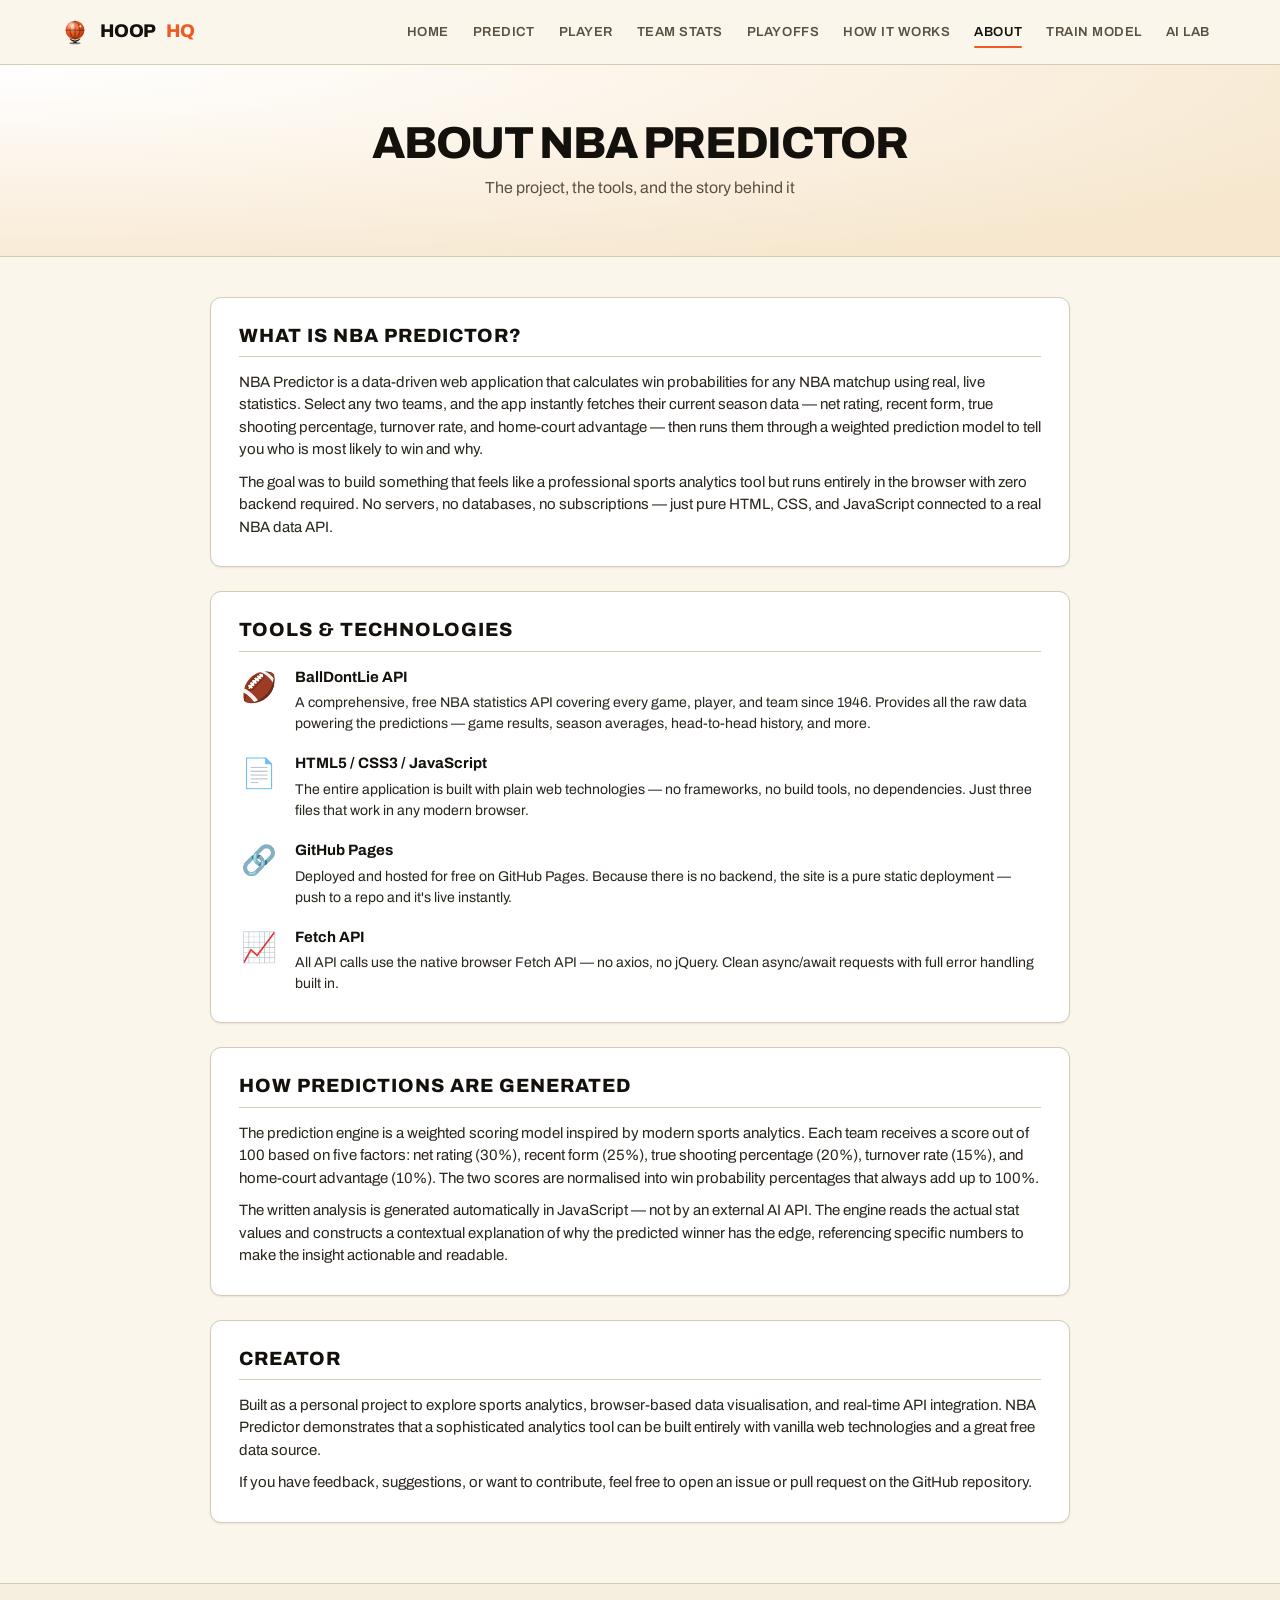
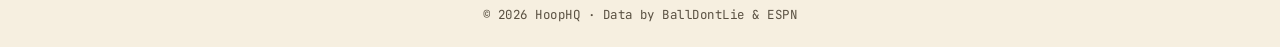
==== commit 7cf90689: "Rebrand to HoopHQ + reliability + AI Lab improvements Brand & design - Adopt the HoopHQ design syste" ====
--- a/about.html
+++ b/about.html
@@ -3,17 +3,18 @@
 <head>
   <meta charset="UTF-8" />
   <meta name="viewport" content="width=device-width, initial-scale=1.0" />
-  <title>About — NBA Predictor</title>
+  <title>About — HoopHQ</title>
+  <link rel="icon" type="image/svg+xml" href="assets/favicon.svg" />
   <link rel="stylesheet" href="style.css" />
 </head>
 <body>
 
   <header class="site-header">
     <div class="header-inner">
-      <div class="logo">
-        <span class="logo-nba">NBA</span>
-        <span class="logo-predictor">Predictor</span>
-      </div>
+      <a href="index.html" class="logo" aria-label="HoopHQ home">
+        <img class="logo-mark" src="assets/logo-mark.svg" alt="" width="30" height="30" />
+        <span class="logo-nba">Hoop</span><span class="logo-predictor">HQ</span>
+      </a>
       <nav class="main-nav">
         <a href="index.html" class="nav-link">Home</a>
         <a href="predict.html" class="nav-link">Predict</a>
@@ -23,6 +24,7 @@
         <a href="how-it-works.html" class="nav-link">How It Works</a>
         <a href="about.html" class="nav-link active">About</a>
         <a href="train.html" class="nav-link">Train Model</a>
+        <a href="ai.html" class="nav-link">AI Lab</a>
       </nav>
       <button class="nav-toggle" id="navToggle">&#9776;</button>
     </div>
@@ -90,7 +92,7 @@
   </section>
 
   <footer class="site-footer">
-    <p>&copy; 2025 NBA Predictor &mdash; Data by BallDontLie API</p>
+    <p>&copy; 2026 HoopHQ &middot; Data by BallDontLie &amp; ESPN</p>
   </footer>
 
   <script src="script.js"></script>
--- a/style.css
+++ b/style.css
@@ -1,40 +1,148 @@
+/* ============================================================
+   HoopHQ — design tokens (warm hardwood + ink + flame-orange)
+   Source: hoophq-design-system/project/colors_and_type.css
+   ============================================================ */
+@import url('https://fonts.googleapis.com/css2?family=Archivo:wght@400;500;600;700;800&family=Archivo+Expanded:wght@600;700;800&family=JetBrains+Mono:wght@400;500;700&display=swap');
+
 /* ── Reset & Base ── */
 *, *::before, *::after { box-sizing: border-box; margin: 0; padding: 0; }
 
 :root {
-  --bg:        #1a1a1a;
-  --card:      #2a2a2a;
-  --card2:     #333333;
-  --accent:    #cc0000;
-  --accent2:   #ff2222;
-  --white:     #ffffff;
-  --text:      #d4d4d4;
-  --muted:     #888888;
-  --green:     #00c853;
-  --yellow:    #ffd600;
-  --red:       #cc0000;
-  --border:    #3a3a3a;
-  --font:      'Roboto', Arial, sans-serif;
+  /* HoopHQ ink (warm brown-black neutrals) */
+  --ink-950: #0E0C09;
+  --ink-900: #14110D;
+  --ink-800: #1E1A14;
+  --ink-700: #2A251D;
+  --ink-600: #3C352A;
+  --ink-500: #5A5142;
+  --ink-400: #877B66;
+  --ink-300: #B4A88F;
+  --ink-200: #D6CBB4;
+  --ink-100: #ECE3D2;
+  --ink-50:  #F6EFE0;
+  --paper:   #FBF6EC;
+
+  /* Hardwood */
+  --wood-deep: #7A4E24;
+  --wood:      #A86B33;
+  --wood-mid:  #C68A47;
+  --wood-light:#DCA968;
+  --wood-pale: #ECD2A6;
+
+  /* Flame — the single hot accent */
+  --flame-700: #A8350F;
+  --flame-600: #C8431A;
+  --flame-500: #EE5A24;
+  --flame-400: #FF7A45;
+  --flame-300: #FF9B70;
+  --flame-glow:#FF6A2E;
+
+  /* Court teal — desaturated cool counter-hue for head-to-head */
+  --court-700: #1C4A52;
+  --court-500: #2C7A88;
+  --court-400: #46A2B2;
+
+  /* Semantic */
+  --win:   #4FA45C;
+  --loss:  #D8463B;
+  --warn:  #E8A93B;
+  --live:  #FF3B3B;
+
+  /* Type families */
+  --font-sans:     'Archivo', system-ui, -apple-system, sans-serif;
+  --font-expanded: 'Archivo Expanded', 'Archivo', system-ui, sans-serif;
+  --font-mono:     'JetBrains Mono', ui-monospace, 'SFMono-Regular', monospace;
+
+  /* Type scale */
+  --tracking-mega: -0.03em;
+  --tracking-tight:-0.015em;
+  --tracking-caps: 0.14em;
+
+  /* Spacing 4px scale */
+  --space-1: 4px;  --space-2: 8px;  --space-3: 12px;
+  --space-4: 16px; --space-5: 24px; --space-6: 32px;
+  --space-7: 48px; --space-8: 64px; --space-9: 96px;
+
+  /* Radii */
+  --radius-xs: 4px;  --radius-sm: 7px;  --radius-md: 11px;
+  --radius-lg: 16px; --radius-xl: 22px; --radius-pill: 999px;
+
+  /* Warm-tinted shadows + flame glow */
+  --shadow-sm: 0 1px 2px rgba(10, 7, 3, 0.08);
+  --shadow-md: 0 6px 18px -6px rgba(10, 7, 3, 0.14);
+  --shadow-lg: 0 24px 48px -16px rgba(8, 5, 2, 0.22);
+  --glow-flame: 0 0 0 1px rgba(238,90,36,0.4), 0 8px 30px -6px rgba(238,90,36,0.45);
+  --glow-live:  0 0 0 3px rgba(255,59,59,0.18);
+
+  /* Motion */
+  --ease-out:    cubic-bezier(0.16, 1, 0.3, 1);
+  --ease-spring: cubic-bezier(0.34, 1.56, 0.64, 1);
+  --dur-fast: 140ms; --dur-mid: 240ms; --dur-slow: 480ms;
+
+  /* Court-floor radial used behind hero numbers */
+  --grad-court-floor: radial-gradient(120% 120% at 0% 0%, #FFFFFF 0%, #FBF1E2 60%, #F6E7CE 100%);
+  --grad-flame:       linear-gradient(135deg, var(--flame-400) 0%, var(--flame-600) 100%);
+
+  /* ─── Bridge: existing component classes still use --bg/--card/--accent.
+         Map them onto the HoopHQ light theme so the old rules cascade
+         into the new look without rewriting every selector. ─── */
+  --bg:        var(--paper);
+  --card:      #FFFFFF;
+  --card2:     var(--ink-50);
+  --accent:    var(--flame-500);
+  --accent2:   var(--flame-400);
+  --white:     var(--ink-900);    /* "white text" → deep ink on cream */
+  --text:      var(--ink-700);
+  --muted:     var(--ink-500);
+  --green:     var(--win);
+  --yellow:    var(--warn);
+  --red:       var(--loss);
+  --border:    var(--ink-200);
+  --font:      var(--font-sans);
 }
 
 html { scroll-behavior: smooth; }
 
 body {
-  background: var(--bg);
-  color: var(--text);
-  font-family: var(--font);
+  background: var(--paper);
+  color: var(--ink-700);
+  font-family: var(--font-sans);
   font-size: 15px;
-  line-height: 1.6;
+  line-height: 1.5;
   min-height: 100vh;
-}
-
-a { color: var(--accent); text-decoration: none; }
-a:hover { color: var(--accent2); }
-
-/* ── Header ── */
+  -webkit-font-smoothing: antialiased;
+  -moz-osx-font-smoothing: grayscale;
+}
+
+a { color: var(--flame-500); text-decoration: none; transition: color var(--dur-fast) var(--ease-out); }
+a:hover { color: var(--flame-600); text-decoration: underline; text-decoration-thickness: 1.5px; text-underline-offset: 2px; }
+
+/* Numbers are always tabular mono — the brand hard rule */
+.hq-stat, .game-prob-pct, .live-score, .prob-pct, .win-pct, .score-pts,
+.team-prob, .factor-val, .h2h-wins {
+  font-family: var(--font-mono);
+  font-variant-numeric: tabular-nums;
+  letter-spacing: -0.01em;
+}
+
+/* Eyebrow / overline — mono, all-caps, flame, used above hero headlines */
+.hq-eyebrow {
+  display: inline-block;
+  font-family: var(--font-mono);
+  font-size: 0.72rem;
+  font-weight: 500;
+  letter-spacing: var(--tracking-caps);
+  text-transform: uppercase;
+  color: var(--flame-500);
+  margin-bottom: 14px;
+}
+
+/* ── Header — warm cream glass with flame-underline active state ── */
 .site-header {
-  background: #111111;
-  border-bottom: 3px solid var(--accent);
+  background: rgba(251,246,236,0.82);
+  backdrop-filter: blur(14px);
+  -webkit-backdrop-filter: blur(14px);
+  border-bottom: 1px solid var(--ink-200);
   position: sticky;
   top: 0;
   z-index: 100;
@@ -44,112 +152,164 @@
   max-width: 1200px;
   margin: 0 auto;
   padding: 0 20px;
-  height: 60px;
+  height: 64px;
   display: flex;
   align-items: center;
   justify-content: space-between;
+  gap: 18px;
 }
 
 .logo {
   display: flex;
   align-items: center;
-  gap: 6px;
-  font-weight: 900;
-  font-size: 1.4rem;
-  letter-spacing: 1px;
-}
+  gap: 10px;
+  font-family: var(--font-expanded);
+  font-weight: 800;
+  font-size: 1.15rem;
+  letter-spacing: -0.01em;
+  text-transform: uppercase;
+  color: var(--ink-900);
+}
+.logo-mark {
+  width: 30px; height: 30px;
+  display: inline-block;
+  transition: transform var(--dur-mid) var(--ease-out);
+}
+.logo:hover .logo-mark { transform: rotate(30deg); }
+/* Existing "NBA / Predictor" pills get re-themed as the HoopHQ wordmark
+   in case any page still uses the old markup. */
 .logo-nba {
-  background: var(--accent);
-  color: var(--white);
-  padding: 2px 8px;
-  border-radius: 4px;
-}
-.logo-predictor { color: var(--white); }
-
-.main-nav { display: flex; gap: 6px; }
+  background: transparent;
+  color: var(--ink-900);
+  padding: 0;
+  border-radius: 0;
+  font-family: var(--font-expanded);
+}
+.logo-predictor { color: var(--flame-500); font-family: var(--font-expanded); }
+
+.main-nav { display: flex; gap: 4px; }
 
 .nav-link {
-  color: var(--text);
-  padding: 6px 14px;
-  border-radius: 4px;
+  color: var(--ink-500);
+  padding: 8px 10px;
+  border-radius: 0;
   font-weight: 600;
-  font-size: 0.88rem;
-  letter-spacing: 0.5px;
-  text-transform: uppercase;
-  transition: background 0.2s, color 0.2s;
-}
-.nav-link:hover, .nav-link.active {
-  background: var(--accent);
-  color: var(--white);
-}
+  font-size: 0.82rem;
+  letter-spacing: 0.04em;
+  text-transform: uppercase;
+  position: relative;
+  transition: color var(--dur-fast) var(--ease-out);
+}
+.nav-link::after {
+  content: '';
+  position: absolute;
+  left: 10px; right: 10px; bottom: 2px;
+  height: 2px;
+  background: var(--flame-500);
+  border-radius: 2px;
+  transform: scaleX(0);
+  transform-origin: left center;
+  transition: transform var(--dur-fast) var(--ease-out);
+}
+.nav-link:hover { color: var(--ink-900); background: transparent; }
+.nav-link:hover::after { transform: scaleX(0.45); }
+.nav-link.active { color: var(--ink-900); background: transparent; }
+.nav-link.active::after { transform: scaleX(1); }
 
 .nav-toggle {
   display: none;
   background: none;
   border: none;
-  color: var(--white);
+  color: var(--ink-900);
   font-size: 1.6rem;
   cursor: pointer;
 }
 
-/* ── Hero ── */
+/* ── Hero — court-floor radial, courtside-analyst vibe ── */
 .hero {
-  background: linear-gradient(135deg, #0d0d0d 0%, #1a0000 50%, #0d0d0d 100%);
-  padding: 80px 20px;
+  background: var(--grad-court-floor);
+  padding: 96px 20px;
   text-align: center;
-  border-bottom: 1px solid var(--border);
+  border-bottom: 1px solid var(--ink-200);
+  position: relative;
+  overflow: hidden;
+}
+.hero::after {
+  /* faint court baseline */
+  content: '';
+  position: absolute; left: 0; right: 0; bottom: 0;
+  height: 1px;
+  background: linear-gradient(90deg, transparent 0%, var(--flame-500) 50%, transparent 100%);
+  opacity: 0.4;
 }
 .hero-title {
-  font-size: clamp(2rem, 5vw, 3.5rem);
-  font-weight: 900;
-  color: var(--white);
+  font-family: var(--font-expanded);
+  font-size: clamp(2.4rem, 6vw, 4rem);
+  font-weight: 800;
+  color: var(--ink-900);
   margin-bottom: 16px;
   text-transform: uppercase;
-  letter-spacing: 2px;
+  letter-spacing: var(--tracking-mega);
+  line-height: 1;
 }
 .hero-sub {
-  font-size: 1.1rem;
-  color: var(--text);
-  margin-bottom: 32px;
+  font-family: var(--font-sans);
+  font-size: 1.05rem;
+  color: var(--ink-500);
+  margin-bottom: 36px;
   max-width: 600px;
   margin-left: auto;
   margin-right: auto;
+  line-height: 1.5;
 }
 .btn-primary {
-  display: inline-block;
-  background: var(--accent);
-  color: var(--white);
-  padding: 14px 36px;
-  border-radius: 6px;
+  display: inline-flex;
+  align-items: center;
+  gap: 8px;
+  background: var(--flame-500);
+  color: #FFFFFF;
+  padding: 13px 26px;
+  border-radius: var(--radius-sm);
+  font-family: var(--font-sans);
   font-weight: 700;
-  font-size: 1rem;
-  letter-spacing: 1px;
-  text-transform: uppercase;
-  transition: background 0.2s, transform 0.15s;
+  font-size: 0.95rem;
+  letter-spacing: 0.02em;
+  text-transform: none;
+  border: 1px solid transparent;
+  cursor: pointer;
+  box-shadow: 0 8px 18px -8px rgba(238,90,36,0.55);
+  transition: background var(--dur-fast) var(--ease-out),
+              box-shadow var(--dur-fast) var(--ease-out),
+              transform var(--dur-fast) var(--ease-spring);
 }
 .btn-primary:hover {
-  background: var(--accent2);
-  color: var(--white);
-  transform: translateY(-2px);
-}
+  background: var(--flame-400);
+  color: #FFFFFF;
+  transform: translateY(-1px);
+  box-shadow: 0 12px 24px -8px rgba(238,90,36,0.6);
+}
+.btn-primary:active { transform: scale(0.97); }
 
 /* ── Page Hero (inner pages) ── */
 .page-hero, .predict-hero {
-  background: linear-gradient(135deg, #0d0d0d 0%, #1a0000 50%, #0d0d0d 100%);
-  padding: 50px 20px;
+  background: var(--grad-court-floor);
+  padding: 56px 20px;
   text-align: center;
-  border-bottom: 1px solid var(--border);
+  border-bottom: 1px solid var(--ink-200);
 }
 .page-hero h1, .predict-hero h1 {
+  font-family: var(--font-expanded);
   font-size: clamp(1.8rem, 4vw, 2.8rem);
-  font-weight: 900;
-  color: var(--white);
-  text-transform: uppercase;
-  letter-spacing: 2px;
+  font-weight: 800;
+  color: var(--ink-900);
+  text-transform: uppercase;
+  letter-spacing: var(--tracking-mega);
   margin-bottom: 10px;
+  line-height: 1;
 }
 .page-hero p, .predict-hero p {
-  color: var(--muted);
+  color: var(--ink-500);
+  font-family: var(--font-sans);
   font-size: 1rem;
 }
 
@@ -253,6 +413,209 @@
 .game-conf {
   text-align: center;
   margin-top: 6px;
+}
+
+/* Live game styles */
+.game-card.game-live {
+  border-color: var(--accent);
+  box-shadow: 0 0 16px rgba(204,0,0,0.2);
+  animation: livePulse 2s ease infinite;
+}
+@keyframes livePulse {
+  0%, 100% { box-shadow: 0 0 8px rgba(204,0,0,0.15); }
+  50% { box-shadow: 0 0 20px rgba(204,0,0,0.35); }
+}
+.live-badge {
+  color: #ff3333 !important;
+  animation: liveText 1.5s ease infinite;
+}
+@keyframes liveText {
+  0%, 100% { opacity: 1; }
+  50% { opacity: 0.6; }
+}
+.final-badge {
+  color: var(--green) !important;
+}
+.live-score {
+  font-size: 1.8rem;
+  font-weight: 900;
+  color: var(--text);
+  display: block;
+  margin-top: 4px;
+}
+.live-score.score-winning {
+  color: var(--white);
+}
+.game-series-text {
+  font-size: 0.7rem;
+  color: var(--muted);
+  text-align: center;
+  margin-bottom: 4px;
+  font-weight: 600;
+}
+.game-card.game-active-series {
+  border-color: var(--accent);
+  border-width: 1px;
+}
+.game-card.game-clickable { cursor: pointer; }
+
+/* ── Mini Win Probability Bar (on game cards) ── */
+.gc-wp-bar {
+  display: flex; height: 5px; border-radius: 3px;
+  overflow: hidden; margin: 6px 0 2px;
+}
+.gc-wp-fill { height: 100%; transition: width 0.6s ease; }
+.gc-wp-labels {
+  display: flex; justify-content: space-between;
+  font-size: 0.62rem; color: var(--muted);
+  margin-bottom: 4px;
+}
+
+/* ════════════════════════════════════════
+   GAME DETAIL MODAL
+════════════════════════════════════════ */
+.gd-modal-box {
+  max-width: 560px; width: 95%;
+}
+.gd-header {
+  text-align: center; margin-bottom: 20px;
+}
+.gd-live-badge {
+  display: inline-block; background: rgba(255,50,50,0.15);
+  color: #ff3333; font-size: 0.78rem; font-weight: 800;
+  padding: 5px 16px; border-radius: 20px;
+  letter-spacing: 1px; text-transform: uppercase;
+  animation: liveText 1.5s ease infinite;
+}
+.gd-final-badge {
+  display: inline-block; background: rgba(0,200,80,0.12);
+  color: var(--green); font-size: 0.78rem; font-weight: 800;
+  padding: 5px 16px; border-radius: 20px;
+  letter-spacing: 1px; text-transform: uppercase;
+}
+.gd-sched-badge {
+  display: inline-block; background: var(--card2);
+  color: var(--text); font-size: 0.78rem; font-weight: 700;
+  padding: 5px 16px; border-radius: 20px;
+}
+.gd-series {
+  font-size: 0.82rem; color: var(--accent);
+  font-weight: 700; margin-top: 8px;
+}
+.gd-venue {
+  font-size: 0.72rem; color: var(--muted); margin-top: 4px;
+}
+
+/* Scoreboard */
+.gd-scoreboard {
+  display: flex; flex-direction: column; gap: 6px;
+  margin-bottom: 20px;
+}
+.gd-team {
+  display: flex; align-items: center; gap: 12px;
+  background: var(--card2); border-radius: 10px;
+  padding: 12px 16px;
+}
+.gd-team-away { flex-direction: row-reverse; }
+.gd-team-bar {
+  width: 5px; height: 40px; border-radius: 3px;
+  flex-shrink: 0;
+}
+.gd-team-info { flex: 1; }
+.gd-team-abbr {
+  font-size: 0.72rem; font-weight: 800;
+  text-transform: uppercase; letter-spacing: 1px;
+}
+.gd-team-name {
+  font-size: 0.92rem; font-weight: 700;
+  color: var(--white);
+}
+.gd-team-score {
+  font-size: 2.4rem; font-weight: 900;
+  color: var(--muted); flex-shrink: 0;
+  min-width: 56px; text-align: center;
+}
+.gd-team-score.gd-winning { color: var(--white); }
+
+/* Win Probability Hero */
+.gd-section { margin-bottom: 20px; }
+.gd-section-title {
+  font-size: 0.72rem; font-weight: 700;
+  color: var(--accent); text-transform: uppercase;
+  letter-spacing: 1px; margin-bottom: 12px;
+  border-bottom: 1px solid var(--border);
+  padding-bottom: 6px;
+}
+.gd-wp-hero {
+  display: flex; align-items: center; gap: 16px;
+}
+.gd-wp-side {
+  text-align: center; min-width: 60px; flex-shrink: 0;
+}
+.gd-wp-pct {
+  font-size: 1.8rem; font-weight: 900;
+  line-height: 1;
+}
+.gd-wp-team {
+  font-size: 0.68rem; font-weight: 700;
+  color: var(--muted); text-transform: uppercase;
+  letter-spacing: 1px; margin-top: 4px;
+}
+.gd-wp-bar-big {
+  flex: 1; display: flex; height: 12px;
+  border-radius: 6px; overflow: hidden;
+}
+.gd-wp-fill-big {
+  height: 100%; transition: width 0.6s ease;
+}
+
+/* Game Flow Chart */
+.gd-chart-wrap {
+  background: var(--card2); border-radius: 10px;
+  padding: 12px 8px 4px; position: relative;
+}
+.gd-chart-canvas {
+  width: 100%; display: block;
+}
+.gd-chart-labels {
+  display: flex; justify-content: space-around;
+  font-size: 0.65rem; color: var(--muted);
+  font-weight: 600; padding: 4px 0 2px;
+}
+.gd-chart-legend {
+  display: flex; justify-content: space-between;
+  font-size: 0.7rem; font-weight: 700;
+  margin-top: 8px; padding: 0 4px;
+}
+
+/* Last Play */
+.gd-last-play {
+  background: var(--card2); border-radius: 10px;
+  padding: 14px 18px; margin-bottom: 16px;
+  border-left: 4px solid var(--accent);
+}
+.gd-lp-label {
+  font-size: 0.65rem; font-weight: 700;
+  color: var(--accent); text-transform: uppercase;
+  letter-spacing: 1px; margin-bottom: 4px;
+}
+.gd-lp-text {
+  font-size: 0.82rem; color: var(--text);
+  line-height: 1.4;
+}
+
+/* Footer */
+.gd-footer {
+  text-align: center; font-size: 0.65rem;
+  color: var(--muted); margin-top: 8px;
+  font-style: italic;
+}
+
+@media (max-width: 520px) {
+  .gd-wp-hero { gap: 10px; }
+  .gd-wp-pct { font-size: 1.4rem; }
+  .gd-team-score { font-size: 1.8rem; min-width: 44px; }
+  .gd-team-name { font-size: 0.8rem; }
 }
 
 /* ── Loader ── */
@@ -569,6 +932,53 @@
 .confidence-badge.high   { background: #003300; color: var(--green); border: 1px solid var(--green); }
 .confidence-badge.medium { background: #332200; color: var(--yellow); border: 1px solid var(--yellow); }
 .confidence-badge.low    { background: #1a0000; color: #ff6666; border: 1px solid var(--accent); }
+
+/* ── Predict Page: Game Date + AI Predictions ── */
+.selector-date { flex: 0 0 auto; min-width: 160px; }
+.selector-date input[type="date"] {
+  background: var(--card); border: 1px solid var(--border); color: var(--white);
+  padding: 12px 16px; border-radius: 6px; font-size: 0.95rem; font-family: var(--font);
+  width: 100%; cursor: pointer;
+}
+.selector-date input[type="date"]::-webkit-calendar-picker-indicator { filter: invert(0.8); cursor: pointer; }
+.predict-date {
+  font-size: 0.82rem; color: var(--muted); text-transform: uppercase;
+  letter-spacing: 1px; margin-bottom: 6px; font-weight: 600;
+}
+
+.ai-prediction-section {
+  background: var(--card); border: 1px solid rgba(124,58,237,0.3);
+  border-radius: 10px; padding: 24px; margin-bottom: 24px;
+}
+.ai-prediction-section .section-label {
+  font-size: 0.82rem; font-weight: 700; color: #a855f7;
+  text-transform: uppercase; letter-spacing: 1px; margin-bottom: 16px;
+  display: flex; align-items: center; gap: 10px;
+}
+.ai-pred-compare {
+  display: grid; grid-template-columns: 1fr 1fr; gap: 16px;
+}
+.ai-pred-card {
+  background: var(--bg); border-radius: 8px; padding: 18px; text-align: center;
+  border: 1px solid var(--border);
+}
+.ai-pred-label {
+  font-size: 0.72rem; text-transform: uppercase; letter-spacing: 1px;
+  color: var(--muted); margin-bottom: 10px; font-weight: 700;
+}
+.ai-pred-result {
+  font-size: 0.9rem; color: var(--muted); font-style: italic;
+}
+.ai-pred-winner-name {
+  display: block; font-size: 1.1rem; font-weight: 800; color: var(--white); margin-bottom: 4px;
+}
+.ai-pred-pct-val {
+  display: block; font-size: 1.8rem; font-weight: 900; color: #a855f7;
+}
+
+@media (max-width: 600px) {
+  .ai-pred-compare { grid-template-columns: 1fr; }
+}
 
 /* ── How It Works ── */
 .hiw-section {
@@ -1535,11 +1945,86 @@
 }
 
 /* ════════════════════════════════════════
+   TEAM DETAIL MODAL — PLAYERS & AWARDS
+════════════════════════════════════════ */
+.modal-awards {
+  display: flex; flex-wrap: wrap; gap: 8px;
+  margin-bottom: 16px;
+}
+.award-chip {
+  background: var(--card2); border: 1px solid var(--border);
+  border-radius: 8px; padding: 8px 14px;
+  font-size: 0.78rem; color: var(--text);
+  display: flex; align-items: center; gap: 6px;
+}
+.award-chip strong { color: var(--white); }
+.award-icon { font-size: 1rem; }
+
+.modal-roster-wrap {
+  overflow-x: auto; margin-bottom: 16px;
+  border-radius: 8px; border: 1px solid var(--border);
+}
+.modal-roster-table {
+  width: 100%; border-collapse: collapse;
+  font-size: 0.78rem; white-space: nowrap;
+}
+.modal-roster-table thead {
+  background: var(--card2); position: sticky; top: 0;
+}
+.modal-roster-table th {
+  padding: 8px 10px; text-align: center;
+  font-weight: 700; color: var(--accent);
+  text-transform: uppercase; font-size: 0.68rem;
+  letter-spacing: 0.5px; border-bottom: 1px solid var(--border);
+}
+.modal-roster-table th:first-child { text-align: left; }
+.modal-roster-table td {
+  padding: 8px 10px; text-align: center;
+  border-bottom: 1px solid var(--border);
+  color: var(--text);
+}
+.modal-roster-table td:first-child { text-align: left; }
+.modal-roster-table tbody tr:hover {
+  background: rgba(255,255,255,0.04);
+}
+.modal-player-name {
+  font-weight: 700; color: var(--white);
+  max-width: 160px; overflow: hidden;
+  text-overflow: ellipsis;
+}
+.modal-roster-table td strong {
+  color: var(--accent); font-weight: 800;
+}
+
+/* ════════════════════════════════════════
    PLAYOFF SIMULATOR PAGE
 ════════════════════════════════════════ */
 .playoff-section {
   max-width: 1300px;
   margin: 40px auto; padding: 0 20px;
+}
+
+/* Playoff live games */
+.playoff-live-wrap {
+  background: var(--card);
+  border: 1px solid var(--border);
+  border-radius: 12px;
+  padding: 20px 24px;
+  margin-bottom: 20px;
+}
+.playoff-live-header {
+  display: flex;
+  align-items: center;
+  gap: 12px;
+  margin-bottom: 16px;
+}
+.playoff-live-header h3 {
+  font-size: 0.92rem;
+  font-weight: 700;
+  color: var(--white);
+}
+.playoff-live-wrap .scoreboard-grid {
+  padding: 0;
 }
 
 /* Trophy */
@@ -2140,3 +2625,721 @@
   .sd-pred-breakdown { gap: 12px; }
   .sd-pb-num { font-size: 1.1rem; }
 }
+
+
+/* ════════════════════════════════════════
+   AI LAB PAGE
+════════════════════════════════════════ */
+
+.ai-section {
+  max-width: 1100px;
+  margin: 0 auto 60px;
+  padding: 0 20px;
+}
+
+/* Toast notification */
+.ai-toast {
+  position: fixed;
+  top: 80px;
+  right: 20px;
+  z-index: 10000;
+  background: var(--card);
+  border: 1px solid var(--accent);
+  color: var(--white);
+  padding: 12px 22px;
+  border-radius: 8px;
+  font-size: 0.85rem;
+  font-weight: 600;
+  box-shadow: 0 4px 20px rgba(204,0,0,0.3);
+  transform: translateX(120%);
+  transition: transform 0.35s ease;
+}
+.ai-toast.ai-toast-show { transform: translateX(0); }
+
+/* Dashboard */
+.ai-dashboard { margin-bottom: 20px; }
+.ai-dash-header { display: flex; align-items: center; justify-content: space-between; margin-bottom: 16px; }
+.ai-dash-header h2 { font-size: 1rem; text-transform: uppercase; letter-spacing: 1px; color: var(--accent); }
+.ai-status-dot {
+  width: 12px; height: 12px; border-radius: 50%; display: inline-block;
+}
+.ai-status-trained { background: var(--green); box-shadow: 0 0 8px rgba(0,200,83,0.5); }
+.ai-status-untrained { background: var(--muted); }
+.ai-dash-grid {
+  display: grid; grid-template-columns: repeat(4, 1fr); gap: 16px; margin-bottom: 16px;
+}
+.ai-dash-stat { text-align: center; padding: 12px 8px; background: var(--bg); border-radius: 8px; }
+.ai-dash-val { display: block; font-size: 1.5rem; font-weight: 800; color: var(--white); }
+.ai-dash-label { display: block; font-size: 0.72rem; text-transform: uppercase; letter-spacing: 0.5px; color: var(--muted); margin-top: 4px; }
+.ai-dash-chart-wrap { height: 140px; }
+
+/* Data card */
+.ai-data-card { margin-bottom: 20px; }
+.ai-data-card h3 { font-size: 0.82rem; text-transform: uppercase; letter-spacing: 1px; color: var(--accent); margin-bottom: 12px; }
+.ai-data-grid {
+  display: grid; grid-template-columns: repeat(5, 1fr); gap: 10px; margin-bottom: 14px;
+}
+.ai-data-item { text-align: center; padding: 8px; background: var(--bg); border-radius: 6px; }
+.ai-data-count { display: block; font-size: 1.2rem; font-weight: 700; color: var(--white); }
+.ai-data-label { display: block; font-size: 0.7rem; color: var(--muted); text-transform: uppercase; }
+.ai-data-actions { display: flex; gap: 10px; }
+
+/* Collect controls */
+.ai-collect-controls { margin-top: 14px; }
+.ai-collect-row { display: flex; gap: 16px; align-items: flex-end; flex-wrap: wrap; }
+.ai-collect-dates { display: flex; gap: 12px; flex-wrap: wrap; }
+.ai-collect-dates .form-group { display: flex; flex-direction: column; gap: 4px; }
+.ai-collect-dates label { font-size: 0.72rem; text-transform: uppercase; color: var(--muted); letter-spacing: 0.5px; font-weight: 600; }
+.ai-collect-dates input[type="date"] {
+  background: var(--bg); border: 1px solid var(--border); color: var(--white);
+  padding: 6px 10px; border-radius: 6px; font-size: 0.82rem; width: 155px;
+}
+.ai-collect-dates input[type="date"]::-webkit-calendar-picker-indicator { filter: invert(0.8); cursor: pointer; }
+.ai-collect-btns { display: flex; gap: 8px; flex-wrap: wrap; }
+.ai-collect-progress { margin-top: 12px; }
+.ai-collect-progress .ai-progress-bar { height: 8px; }
+.ai-collect-progress .ai-epoch-counter { font-size: 0.76rem; }
+
+/* Tabs */
+.ai-tabs {
+  display: flex; border-bottom: 2px solid var(--border); margin-bottom: 20px; gap: 0;
+}
+.ai-tab-btn {
+  background: none; border: none; color: var(--muted); font-size: 0.85rem; font-weight: 700;
+  text-transform: uppercase; letter-spacing: 1px; padding: 12px 24px; cursor: pointer;
+  border-bottom: 3px solid transparent; transition: all 0.2s;
+}
+.ai-tab-btn:hover { color: var(--text); }
+.ai-tab-btn.active { color: var(--white); border-bottom-color: var(--accent); background: rgba(204,0,0,0.1); }
+
+/* Training card */
+.ai-train-card { margin-bottom: 20px; }
+.ai-train-card h3 { font-size: 0.82rem; text-transform: uppercase; letter-spacing: 1px; color: var(--accent); margin-bottom: 14px; }
+.ai-hyperparam-row { display: flex; gap: 16px; margin-bottom: 16px; flex-wrap: wrap; }
+.ai-hyperparam { display: flex; flex-direction: column; gap: 4px; }
+.ai-hyperparam label { font-size: 0.72rem; text-transform: uppercase; color: var(--muted); letter-spacing: 0.5px; }
+.ai-hyperparam input {
+  background: var(--bg); border: 1px solid var(--border); color: var(--white); padding: 6px 10px;
+  border-radius: 6px; width: 90px; font-size: 0.85rem;
+}
+.ai-train-btns { display: flex; gap: 10px; margin-bottom: 16px; flex-wrap: wrap; }
+
+/* Progress */
+.ai-progress-wrap { margin-bottom: 16px; }
+.ai-progress-bar { width: 100%; height: 6px; background: var(--bg); border-radius: 3px; overflow: hidden; }
+.ai-progress-fill { height: 100%; background: linear-gradient(90deg, var(--accent), #ff4444); width: 0%; transition: width 0.15s; border-radius: 3px; }
+.ai-epoch-counter { font-family: 'Courier New', monospace; font-size: 0.78rem; color: var(--muted); margin-top: 6px; }
+
+/* Charts */
+.ai-chart-row { display: grid; grid-template-columns: 1fr 1fr; gap: 16px; margin-top: 16px; }
+.ai-chart-box { background: var(--bg); border-radius: 8px; padding: 12px; }
+.ai-chart-box h4 { font-size: 0.72rem; text-transform: uppercase; color: var(--muted); letter-spacing: 0.5px; margin-bottom: 8px; }
+.ai-canvas { width: 100%; height: 180px; display: block; }
+
+/* Prediction card */
+.ai-predict-card { margin-bottom: 20px; }
+.ai-predict-card h3 { font-size: 0.82rem; text-transform: uppercase; letter-spacing: 1px; color: var(--accent); margin-bottom: 14px; }
+.ai-predict-inputs { display: flex; align-items: end; gap: 12px; flex-wrap: wrap; margin-bottom: 16px; }
+.ai-predict-inputs .form-group { flex: 1; min-width: 140px; }
+.ai-vs { font-size: 1rem; font-weight: 700; color: var(--muted); padding-bottom: 8px; }
+
+/* Comparison grid */
+.ai-compare-grid { display: grid; grid-template-columns: 1fr 1fr 1fr; gap: 12px; }
+.ai-compare-col {
+  text-align: center; padding: 20px 12px; background: var(--bg); border-radius: 10px;
+  border: 1px solid var(--border);
+}
+.ai-compare-label { font-size: 0.7rem; text-transform: uppercase; letter-spacing: 1px; color: var(--muted); margin-bottom: 10px; }
+.ai-compare-col.ai-compare-lr { border-color: rgba(255,214,0,0.3); }
+.ai-compare-col.ai-compare-nn { border-color: rgba(204,0,0,0.4); }
+.ai-pred-pct { font-size: 2rem; font-weight: 900; color: var(--white); }
+.ai-pred-team { font-size: 0.8rem; color: var(--muted); margin-top: 4px; }
+.ai-pred-none { font-size: 0.85rem; color: var(--muted); font-style: italic; }
+
+/* Management card */
+.ai-manage-card { margin-top: 20px; }
+.ai-manage-card h3 { font-size: 0.82rem; text-transform: uppercase; letter-spacing: 1px; color: var(--accent); margin-bottom: 12px; }
+.ai-manage-btns { display: flex; gap: 10px; flex-wrap: wrap; }
+.ai-manage-status { margin-top: 10px; font-size: 0.8rem; color: var(--muted); }
+
+/* Test description */
+.ai-test-desc { font-size: 0.82rem; color: var(--muted); margin-bottom: 14px; }
+
+/* Verdict badges */
+.ai-verdict { margin-top: 10px; min-height: 24px; }
+.verdict-correct {
+  display: inline-block; padding: 3px 14px; border-radius: 20px;
+  background: rgba(0,200,83,0.15); color: var(--green); font-weight: 800;
+  font-size: 0.78rem; text-transform: uppercase; letter-spacing: 1px;
+}
+.verdict-wrong {
+  display: inline-block; padding: 3px 14px; border-radius: 20px;
+  background: rgba(204,0,0,0.15); color: var(--red); font-weight: 800;
+  font-size: 0.78rem; text-transform: uppercase; letter-spacing: 1px;
+}
+
+/* Test log card */
+.ai-test-log-card { margin-bottom: 20px; }
+.ai-test-log-card h3 { font-size: 0.82rem; text-transform: uppercase; letter-spacing: 1px; color: var(--accent); }
+.ai-test-log-header { display: flex; justify-content: space-between; align-items: center; margin-bottom: 14px; }
+.ai-test-score { font-size: 0.9rem; font-weight: 700; color: var(--white); }
+
+.ai-test-accuracy-row { display: flex; gap: 20px; margin-bottom: 16px; padding: 10px 14px; background: var(--bg); border-radius: 8px; }
+.ai-test-acc-item { display: flex; gap: 8px; align-items: center; }
+.ai-test-acc-label { font-size: 0.72rem; text-transform: uppercase; color: var(--muted); font-weight: 700; }
+.ai-test-acc-val { font-size: 0.85rem; font-weight: 800; color: var(--white); }
+
+.ai-test-log { max-height: 400px; overflow-y: auto; }
+.ai-test-empty { text-align: center; color: var(--muted); padding: 30px; font-size: 0.85rem; }
+
+.ai-test-row {
+  display: flex; justify-content: space-between; align-items: center;
+  padding: 10px 14px; border-bottom: 1px solid var(--border);
+}
+.ai-test-row:last-child { border-bottom: none; }
+.ai-test-matchup { display: flex; align-items: center; gap: 8px; }
+.ai-test-home, .ai-test-away { font-weight: 700; font-size: 0.85rem; color: var(--white); }
+.ai-test-vs { color: var(--muted); font-size: 0.75rem; }
+.ai-test-winner { font-size: 0.75rem; color: var(--muted); margin-left: 8px; }
+.ai-test-winner strong { color: var(--green); }
+
+.ai-test-verdicts { display: flex; gap: 12px; }
+.ai-test-v { font-size: 0.78rem; color: var(--muted); font-weight: 600; }
+.v-yes { color: var(--green); font-weight: 900; font-size: 1rem; }
+.v-no { color: var(--red); font-weight: 900; font-size: 1rem; }
+.v-na { color: var(--muted); font-style: italic; }
+
+/* AI badge (for other pages) */
+.ai-badge {
+  display: inline-block; padding: 2px 8px; border-radius: 4px; font-size: 0.65rem;
+  font-weight: 700; text-transform: uppercase; letter-spacing: 0.5px;
+  background: linear-gradient(135deg, #7c3aed, #a855f7); color: #fff;
+}
+
+/* ── AI Responsive ── */
+@media (max-width: 768px) {
+  .ai-dash-grid { grid-template-columns: repeat(2, 1fr); }
+  .ai-data-grid { grid-template-columns: repeat(3, 1fr); }
+  .ai-chart-row { grid-template-columns: 1fr; }
+  .ai-compare-grid { grid-template-columns: 1fr; }
+  .ai-tabs { flex-wrap: wrap; }
+  .ai-tab-btn { flex: 1; min-width: 100px; text-align: center; padding: 10px 12px; font-size: 0.75rem; }
+  .ai-collect-row { flex-direction: column; align-items: stretch; }
+  .ai-collect-btns { justify-content: flex-start; }
+}
+@media (max-width: 480px) {
+  .ai-dash-grid { grid-template-columns: 1fr 1fr; }
+  .ai-data-grid { grid-template-columns: 1fr 1fr; }
+  .ai-predict-inputs { flex-direction: column; }
+  .ai-hyperparam-row { flex-direction: column; }
+  .ai-collect-dates { flex-direction: column; }
+  .ai-collect-btns { flex-direction: column; }
+  .ai-collect-dates input[type="date"] { width: 100%; }
+}
+
+/* ════════════════════════════════════════════════════════════════
+   HoopHQ — Design System Overrides (applied LAST so cascade wins)
+   ════════════════════════════════════════════════════════════════ */
+
+/* Typography roles */
+h1, h2, h3 {
+  font-family: var(--font-expanded); font-weight: 800;
+  text-transform: uppercase; letter-spacing: var(--tracking-tight);
+  color: var(--ink-900); line-height: 1.05;
+}
+h4, h5, h6 { font-family: var(--font-sans); font-weight: 700; color: var(--ink-900); }
+
+/* Section headers (scoreboard, etc.) */
+.section-header { gap: 12px; margin-bottom: 20px; align-items: center; }
+.section-header h2, .section-header h3 {
+  font-family: var(--font-expanded); font-size: 0.95rem; font-weight: 800;
+  color: var(--ink-900); letter-spacing: 0.02em; text-transform: uppercase;
+}
+.section-tag {
+  background: var(--live); color: #FFFFFF;
+  font-family: var(--font-mono); font-size: 0.7rem; font-weight: 700;
+  padding: 4px 10px; border-radius: var(--radius-pill);
+  letter-spacing: 0.1em;
+  animation: hq-live-pulse 1.8s var(--ease-out) infinite;
+  box-shadow: 0 0 0 0 rgba(255, 59, 59, 0.4);
+}
+@keyframes hq-live-pulse {
+  0%, 100% { box-shadow: 0 0 0 0 rgba(255,59,59,0.5); }
+  50%      { box-shadow: 0 0 0 6px rgba(255,59,59,0); }
+}
+
+/* Animated hero number on Predict — counter slides in */
+.winner-banner .win-pct, .winner-banner span[style*="2rem"] {
+  animation: hq-rise 0.5s var(--ease-out) both;
+}
+@keyframes hq-rise {
+  from { opacity: 0; transform: translateY(8px); }
+  to   { opacity: 1; transform: translateY(0); }
+}
+
+/* Cards — cream/white surface, hairline ink border, warm shadow */
+.card, .game-card, .stat-card, .selector-card,
+.gd-team, .ai-card, .ai-section-card {
+  background: #FFFFFF;
+  border: 1px solid var(--ink-200);
+  border-radius: var(--radius-md);
+  box-shadow: var(--shadow-sm);
+  color: var(--ink-900);
+}
+.card:hover, .stat-card:hover { border-color: rgba(238,90,36,0.35); }
+
+/* Game cards */
+.game-card { padding: 16px 18px; transition:
+  transform var(--dur-fast) var(--ease-out),
+  border-color var(--dur-fast) var(--ease-out),
+  box-shadow var(--dur-fast) var(--ease-out); }
+.game-card:hover {
+  transform: translateY(-2px);
+  border-color: rgba(238,90,36,0.4);
+  box-shadow: var(--shadow-md);
+}
+.game-card.game-live {
+  border-color: rgba(238,90,36,0.45);
+  box-shadow: 0 0 0 1px rgba(238,90,36,0.18), 0 8px 20px -6px rgba(238,90,36,0.25);
+  animation: none;
+}
+.game-time, .game-conf {
+  font-family: var(--font-mono); font-size: 0.7rem; font-weight: 700;
+  color: var(--ink-400); letter-spacing: 0.1em; text-transform: uppercase;
+}
+.game-time .live-badge { color: #C92F2F; display: inline-flex; align-items: center; gap: 6px; }
+.game-time .final-badge { color: var(--win); }
+.team-abbr {
+  font-family: var(--font-mono); font-weight: 700;
+  font-size: 1.4rem; color: var(--ink-900);
+}
+.team-name-small { color: var(--ink-500); font-family: var(--font-sans); }
+.team-prob { color: var(--flame-500); font-family: var(--font-mono); }
+.live-score { color: var(--ink-900); font-family: var(--font-mono); }
+.live-score.score-winning { color: var(--flame-600); }
+.at-badge { color: var(--ink-300); font-family: var(--font-mono); }
+.game-series-text {
+  color: var(--ink-500); font-family: var(--font-mono);
+  font-size: 0.7rem; letter-spacing: 0.06em;
+}
+
+/* Predict — winner banner */
+.winner-banner {
+  background: var(--grad-court-floor);
+  border: 1px solid var(--ink-200);
+  border-radius: var(--radius-lg);
+  padding: 28px 24px;
+  box-shadow: var(--shadow-md);
+  text-align: center;
+  color: var(--ink-900);
+}
+.winner-banner h2 {
+  font-family: var(--font-mono); font-size: 0.72rem; font-weight: 700;
+  color: var(--flame-500); letter-spacing: var(--tracking-caps);
+  text-transform: uppercase; margin-bottom: 12px;
+}
+.winner-banner .win-pct {
+  font-family: var(--font-expanded); font-weight: 800;
+  color: var(--ink-900); text-transform: uppercase;
+  letter-spacing: var(--tracking-tight); font-size: 2rem;
+}
+.winner-banner .win-sub {
+  font-family: var(--font-mono); font-size: 0.75rem;
+  color: var(--ink-500); letter-spacing: 0.04em;
+  text-transform: uppercase;
+}
+.predict-date {
+  font-family: var(--font-mono); font-size: 0.78rem;
+  color: var(--ink-500); letter-spacing: 0.06em;
+  text-transform: uppercase; margin-bottom: 8px;
+}
+
+/* Probability bars — flame (Team A) vs court-teal (Team B) */
+.prob-bar-track {
+  background: var(--ink-100);
+  border-radius: var(--radius-pill);
+  height: 28px; overflow: hidden; position: relative;
+}
+.prob-bar-fill {
+  height: 100%;
+  background: var(--grad-flame) !important;
+  border-radius: var(--radius-pill);
+  transition: width var(--dur-slow) var(--ease-out);
+}
+.prob-team:nth-child(2) .prob-bar-fill {
+  background: linear-gradient(135deg, var(--court-400), var(--court-700)) !important;
+}
+.team-title { font-family: var(--font-sans); font-weight: 700; color: var(--ink-900); }
+.prob-pct { font-family: var(--font-mono); font-weight: 700; color: var(--ink-700); }
+
+/* Stat cards */
+.stat-card { padding: 18px; }
+.stat-card h3 {
+  font-family: var(--font-mono); font-size: 0.72rem; font-weight: 700;
+  color: var(--flame-500); letter-spacing: var(--tracking-caps);
+  text-transform: uppercase; margin-bottom: 14px;
+}
+.form-label { font-family: var(--font-mono); font-size: 0.72rem;
+  color: var(--ink-500); letter-spacing: 0.06em; text-transform: uppercase; }
+.h2h-wins {
+  font-family: var(--font-mono); font-weight: 700; font-size: 2.2rem;
+  color: var(--flame-500);
+}
+.h2h-label, .h2h-dash { font-family: var(--font-mono); color: var(--ink-500); }
+
+/* Top 3 factors */
+.factor-row {
+  display: flex; align-items: center; gap: 12px;
+  padding: 8px 0; border-bottom: 1px solid var(--ink-100);
+  font-family: var(--font-mono); color: var(--ink-700);
+}
+.factor-row:last-child { border-bottom: none; }
+.factor-rank {
+  width: 22px; height: 22px; border-radius: 999px;
+  background: var(--flame-500); color: #FFFFFF;
+  display: inline-flex; align-items: center; justify-content: center;
+  font-family: var(--font-mono); font-weight: 700; font-size: 0.72rem;
+}
+.factor-name { flex: 1; color: var(--ink-900); font-family: var(--font-sans); font-weight: 600; }
+.factor-val { color: var(--win); font-weight: 700; font-family: var(--font-mono); }
+
+/* Predicted final score */
+.predicted-score {
+  display: flex; align-items: center; justify-content: center; gap: 24px;
+}
+.score-pts {
+  font-family: var(--font-mono); font-weight: 700;
+  font-size: 2.6rem; color: var(--ink-900); letter-spacing: -0.02em;
+  font-variant-numeric: tabular-nums;
+}
+.score-abbr {
+  font-family: var(--font-mono); font-size: 0.72rem;
+  color: var(--ink-500); letter-spacing: 0.1em; text-transform: uppercase;
+  display: block; text-align: center; margin-top: 4px;
+}
+.score-dash { font-family: var(--font-mono); font-size: 1.6rem; color: var(--ink-300); }
+
+/* Analysis */
+.analysis-card {
+  background: #FFFFFF; border: 1px solid var(--ink-200);
+  border-radius: var(--radius-md); padding: 20px 22px;
+  box-shadow: var(--shadow-sm); color: var(--ink-700);
+}
+.analysis-card h3 {
+  font-family: var(--font-mono); font-size: 0.72rem;
+  color: var(--flame-500); letter-spacing: var(--tracking-caps);
+  text-transform: uppercase; margin-bottom: 10px;
+}
+
+/* Confidence */
+.confidence-badge {
+  display: inline-flex; align-items: center; gap: 6px;
+  font-family: var(--font-mono); font-weight: 700; font-size: 0.78rem;
+  padding: 7px 14px; border-radius: var(--radius-pill);
+  letter-spacing: 0.08em; text-transform: uppercase;
+  border: 1px solid transparent;
+}
+.confidence-badge.high   { background: var(--flame-500); color: #FFFFFF; border-color: var(--flame-500); }
+.confidence-badge.medium { background: #FCEFD8; color: #9A6A12; border-color: #EAD2A0; }
+.confidence-badge.low    { background: var(--ink-100); color: var(--ink-600); border-color: var(--ink-200); }
+
+/* Team selectors */
+.team-select {
+  background: #FFFFFF; border: 1px solid var(--ink-200);
+  color: var(--ink-900); padding: 11px 14px;
+  border-radius: var(--radius-sm);
+  font-family: var(--font-sans); font-weight: 500;
+  transition: border-color var(--dur-fast) var(--ease-out),
+              box-shadow var(--dur-fast) var(--ease-out);
+}
+.team-select:focus {
+  border-color: var(--flame-500);
+  box-shadow: 0 0 0 3px rgba(238,90,36,0.15);
+  outline: none;
+}
+.selector-card label {
+  font-family: var(--font-mono); font-size: 0.7rem;
+  color: var(--flame-500); letter-spacing: var(--tracking-caps);
+  text-transform: uppercase;
+}
+.vs-badge {
+  font-family: var(--font-expanded); font-weight: 800; font-size: 1.6rem;
+  color: var(--ink-300); letter-spacing: var(--tracking-tight);
+}
+
+/* AI prediction section */
+.ai-prediction-section {
+  background: #FFFFFF; border: 1px solid var(--ink-200);
+  border-radius: var(--radius-md); padding: 20px 22px;
+  box-shadow: var(--shadow-sm);
+}
+.section-label {
+  font-family: var(--font-mono); font-size: 0.72rem;
+  color: var(--flame-500); letter-spacing: var(--tracking-caps);
+  text-transform: uppercase;
+}
+.ai-badge {
+  display: inline-block; margin-left: 8px;
+  background: linear-gradient(135deg, #6B46FF 0%, #9B6BFF 100%);
+  color: #FFFFFF; font-family: var(--font-mono); font-weight: 700;
+  font-size: 0.62rem; padding: 3px 8px;
+  border-radius: var(--radius-pill); letter-spacing: 0.08em;
+}
+.ai-pred-card {
+  background: var(--paper); border: 1px solid var(--ink-200);
+  border-radius: var(--radius-sm); padding: 14px 16px;
+  transition: border-color var(--dur-fast) var(--ease-out),
+              transform var(--dur-fast) var(--ease-out);
+}
+.ai-pred-card:hover { border-color: rgba(238,90,36,0.4); transform: translateY(-1px); }
+.ai-pred-label {
+  font-family: var(--font-mono); font-size: 0.68rem; font-weight: 700;
+  color: var(--ink-500); letter-spacing: 0.1em; text-transform: uppercase;
+  margin-bottom: 6px;
+}
+.ai-pred-result { font-family: var(--font-mono); color: var(--ink-900); }
+.ai-pred-winner-name {
+  display: block; font-family: var(--font-sans); font-weight: 700;
+  font-style: normal; color: var(--ink-900); font-size: 0.95rem;
+}
+.ai-pred-pct-val {
+  display: block; font-family: var(--font-mono); font-weight: 700;
+  color: var(--flame-500); font-size: 1.6rem; margin-top: 4px;
+  letter-spacing: -0.02em;
+}
+.ai-pred-untrained {
+  font-family: var(--font-mono); font-style: italic;
+  color: var(--ink-400); font-size: 0.85rem;
+}
+
+/* Playoff bracket */
+.bc-series {
+  background: #FFFFFF; border: 1px solid var(--ink-200);
+  border-radius: var(--radius-md); box-shadow: var(--shadow-sm);
+  color: var(--ink-900);
+  transition:
+    transform var(--dur-fast) var(--ease-out),
+    border-color var(--dur-fast) var(--ease-out),
+    box-shadow var(--dur-fast) var(--ease-out);
+}
+.bc-series:hover {
+  transform: translateY(-2px);
+  border-color: rgba(238,90,36,0.5);
+  box-shadow: var(--shadow-md);
+}
+.bc-series.bc-done { background: var(--paper); }
+.bc-series.bc-finals-card {
+  border-color: rgba(238,90,36,0.5);
+  box-shadow: var(--glow-flame);
+  background: var(--grad-court-floor);
+}
+.bracket-labels {
+  font-family: var(--font-mono); font-weight: 700;
+  color: var(--flame-500); letter-spacing: var(--tracking-caps);
+  text-transform: uppercase; font-size: 0.72rem;
+}
+.bracket-outer { color: var(--ink-900); }
+
+/* Trophy */
+.trophy-display {
+  background: var(--grad-court-floor);
+  border: 1px solid var(--ink-200);
+  border-radius: var(--radius-lg);
+  box-shadow: var(--shadow-md); color: var(--ink-900);
+}
+.trophy-label, .trophy-prob {
+  font-family: var(--font-mono); color: var(--ink-500);
+  letter-spacing: 0.06em; text-transform: uppercase; font-size: 0.78rem;
+}
+.trophy-team {
+  font-family: var(--font-expanded); font-weight: 800;
+  color: var(--flame-500); text-transform: uppercase;
+  letter-spacing: var(--tracking-tight);
+}
+
+/* Auto-update toggle label */
+.auto-update-label .au-label-text {
+  font-family: var(--font-mono); color: var(--ink-700);
+  letter-spacing: 0.04em; text-transform: uppercase; font-size: 0.78rem;
+}
+
+/* Secondary button */
+.btn-secondary {
+  background: #FFFFFF; color: var(--ink-900);
+  border: 1px solid var(--ink-200);
+  padding: 11px 22px; border-radius: var(--radius-sm);
+  font-family: var(--font-sans); font-weight: 600;
+  letter-spacing: 0.02em; cursor: pointer;
+  transition: border-color var(--dur-fast) var(--ease-out),
+              color var(--dur-fast) var(--ease-out),
+              transform var(--dur-fast) var(--ease-spring);
+}
+.btn-secondary:hover { border-color: var(--flame-500); color: var(--flame-600); }
+.btn-secondary:active { transform: scale(0.97); }
+
+/* Modals */
+.modal-overlay {
+  background: rgba(20,17,13,0.65);
+  backdrop-filter: blur(6px);
+  -webkit-backdrop-filter: blur(6px);
+}
+.modal-box {
+  background: #FFFFFF !important;
+  border: 1px solid var(--ink-200) !important;
+  border-radius: var(--radius-lg) !important;
+  box-shadow: var(--shadow-lg) !important;
+  color: var(--ink-900) !important;
+}
+.modal-close { color: var(--ink-500); }
+.modal-close:hover { color: var(--flame-500); }
+
+/* Spinner becomes the spinning crystal-ball mark */
+.spinner {
+  width: 56px; height: 56px;
+  background: url('assets/logo-mark.svg') center / contain no-repeat;
+  border: none !important;
+  animation: hq-spin 1.6s linear infinite;
+}
+@keyframes hq-spin { to { transform: rotate(360deg); } }
+.loader-wrap p {
+  font-family: var(--font-mono); color: var(--ink-500);
+  letter-spacing: 0.06em; text-transform: uppercase; font-size: 0.78rem;
+  margin-top: 14px;
+}
+
+/* Footer */
+.site-footer {
+  background: var(--ink-50);
+  border-top: 1px solid var(--ink-200);
+  color: var(--ink-500);
+  font-family: var(--font-mono); font-size: 0.78rem;
+  letter-spacing: 0.04em; text-align: center;
+  padding: 22px 16px;
+}
+.site-footer a { color: var(--flame-500); }
+
+/* Error / hint boxes */
+.error-box {
+  background: #FCE3D9; color: #B23D17;
+  border: 1px solid #F3C3AF; border-radius: var(--radius-sm);
+  padding: 14px 18px; font-family: var(--font-sans);
+}
+
+/* Mobile nav */
+@media (max-width: 880px) {
+  .nav-toggle { display: block; }
+  .main-nav {
+    display: none; position: absolute; top: 64px; left: 0; right: 0;
+    background: rgba(251,246,236,0.96);
+    backdrop-filter: blur(14px);
+    border-bottom: 1px solid var(--ink-200);
+    flex-direction: column; gap: 0; padding: 8px 0;
+  }
+  .main-nav.open { display: flex; }
+  .nav-link { padding: 12px 24px; }
+  .nav-link::after { left: 24px; right: auto; width: 28px; bottom: 6px; }
+}
+
+/* Reduced motion */
+@media (prefers-reduced-motion: reduce) {
+  .spinner { animation: none; }
+  *, *::before, *::after { transition-duration: 0.01ms !important;
+    animation-duration: 0.01ms !important; }
+}
+
+/* ─── Player page fixes — re-theme the bits with hardcoded dark colors ─── */
+
+/* Player name + meta */
+.player-name-display {
+  font-family: var(--font-expanded);
+  font-weight: 800;
+  color: var(--ink-900);
+  text-transform: uppercase;
+  letter-spacing: var(--tracking-tight);
+}
+.player-meta-line {
+  font-family: var(--font-mono);
+  font-size: 0.78rem;
+  color: var(--ink-500);
+  letter-spacing: 0.04em;
+}
+
+/* Initials avatar — flame circle */
+.player-initials {
+  background: var(--flame-500);
+  color: #FFFFFF;
+  font-family: var(--font-expanded);
+  font-weight: 800;
+  box-shadow: 0 6px 14px -6px rgba(238,90,36,0.45);
+}
+
+/* Prediction hero box (the dark "Predicted Points" tile) */
+.prediction-hero {
+  background: var(--grad-court-floor) !important;
+  border: 1px solid var(--ink-200) !important;
+  border-radius: var(--radius-lg);
+  padding: 22px 32px;
+  box-shadow: var(--shadow-md);
+  color: var(--ink-900);
+}
+.pred-label {
+  font-family: var(--font-mono);
+  font-size: 0.72rem;
+  color: var(--flame-500);
+  letter-spacing: var(--tracking-caps);
+  text-transform: uppercase;
+  margin-bottom: 4px;
+}
+.pred-number {
+  font-family: var(--font-mono);
+  font-weight: 700;
+  font-variant-numeric: tabular-nums;
+  font-size: 3.8rem;
+  color: var(--flame-500);
+  line-height: 1;
+  letter-spacing: -0.02em;
+}
+.pred-range {
+  font-family: var(--font-mono);
+  font-size: 0.85rem;
+  color: var(--ink-500);
+  margin: 6px 0 12px;
+  letter-spacing: 0.02em;
+}
+
+/* Player search dropdown — white surface, ink text */
+.search-dropdown {
+  background: #FFFFFF;
+  border: 1px solid var(--ink-200);
+  border-top: none;
+  border-radius: 0 0 var(--radius-md) var(--radius-md);
+  box-shadow: var(--shadow-md);
+}
+.dropdown-item {
+  color: var(--ink-900);
+  border-bottom: 1px solid var(--ink-100);
+  font-family: var(--font-sans);
+  font-weight: 500;
+  transition: background var(--dur-fast) var(--ease-out),
+              color var(--dur-fast) var(--ease-out);
+}
+.dropdown-item:hover {
+  background: var(--flame-500);
+  color: #FFFFFF;
+}
+.dropdown-loading, .dropdown-empty {
+  color: var(--ink-500);
+  font-family: var(--font-mono);
+  letter-spacing: 0.04em;
+}
+
+/* Player chart card heading consistency */
+.chart-card h3 {
+  font-family: var(--font-mono);
+  color: var(--flame-500);
+  border-bottom: 1px solid var(--ink-200);
+}
+
+/* Green/red mini stat overrides — keep semantic, just warmer red */
+.red-val { color: var(--loss) !important; }
+.green-val { color: var(--win) !important; }
